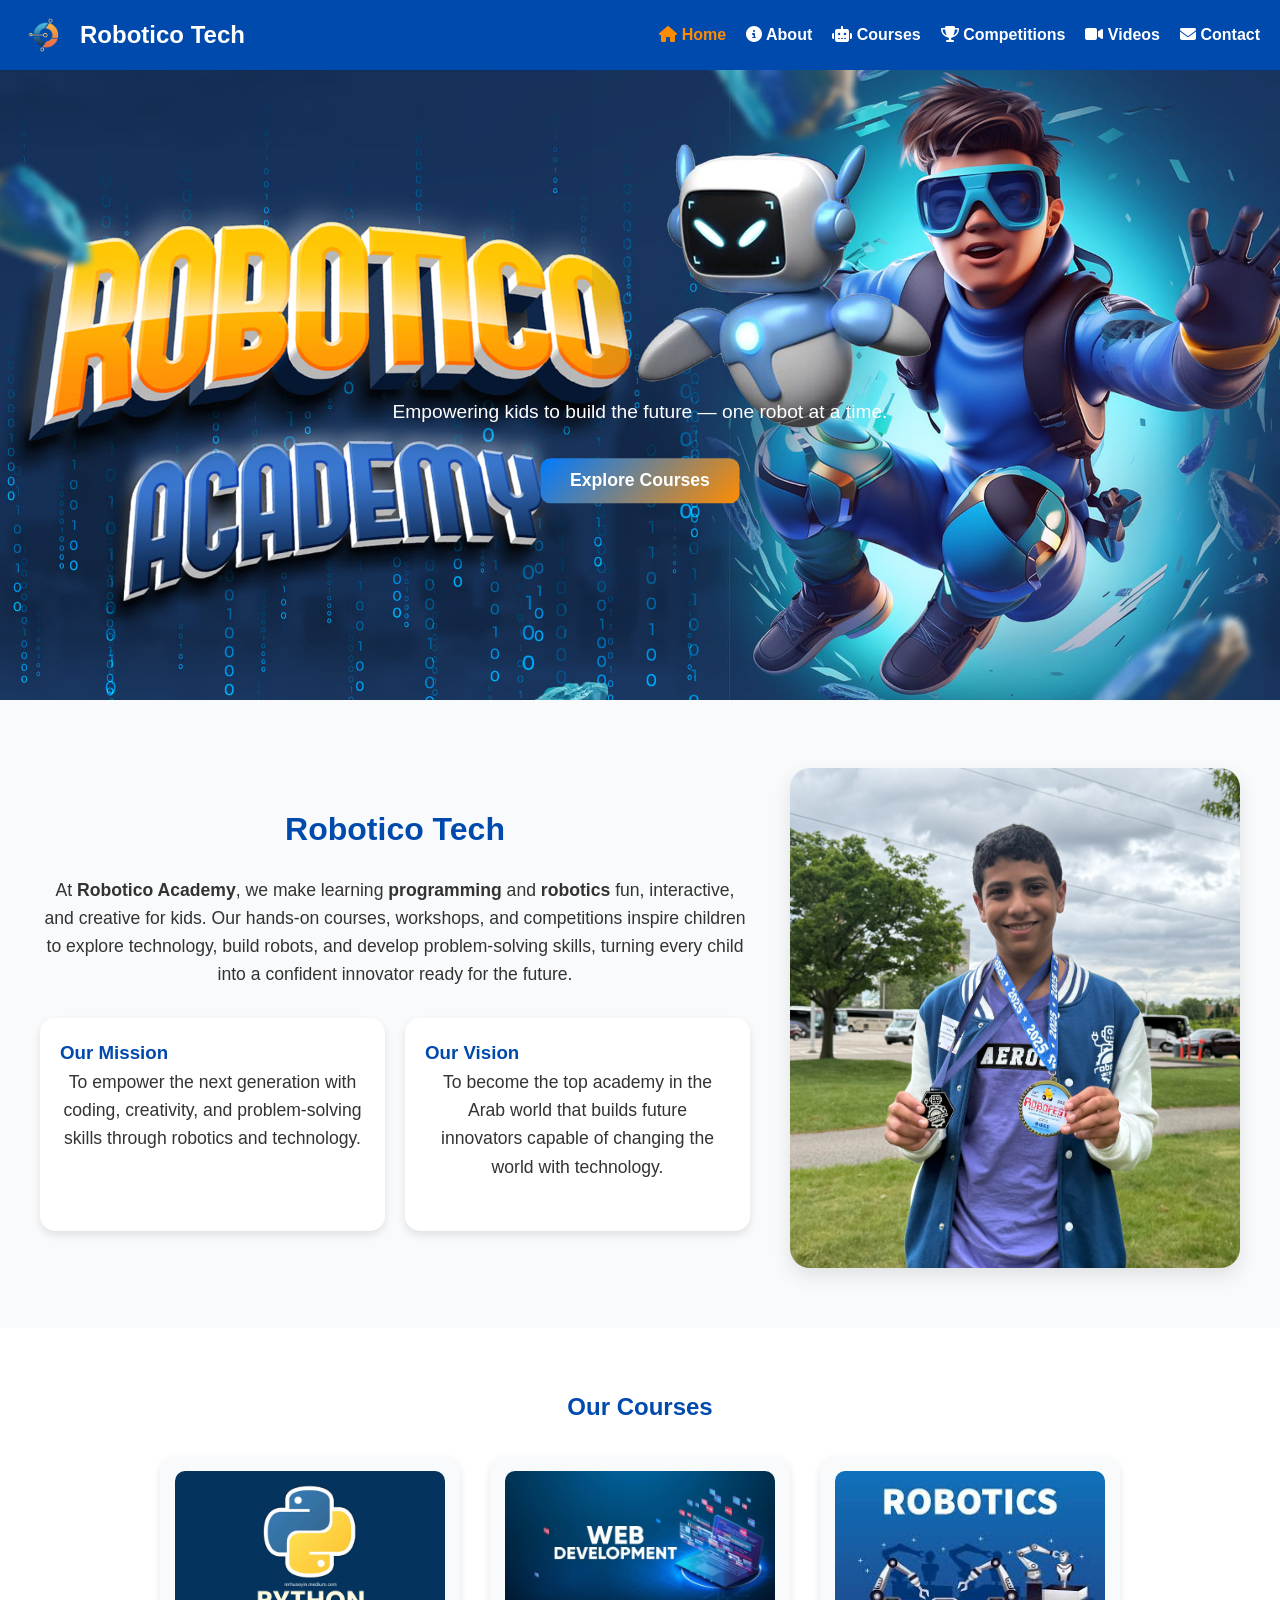
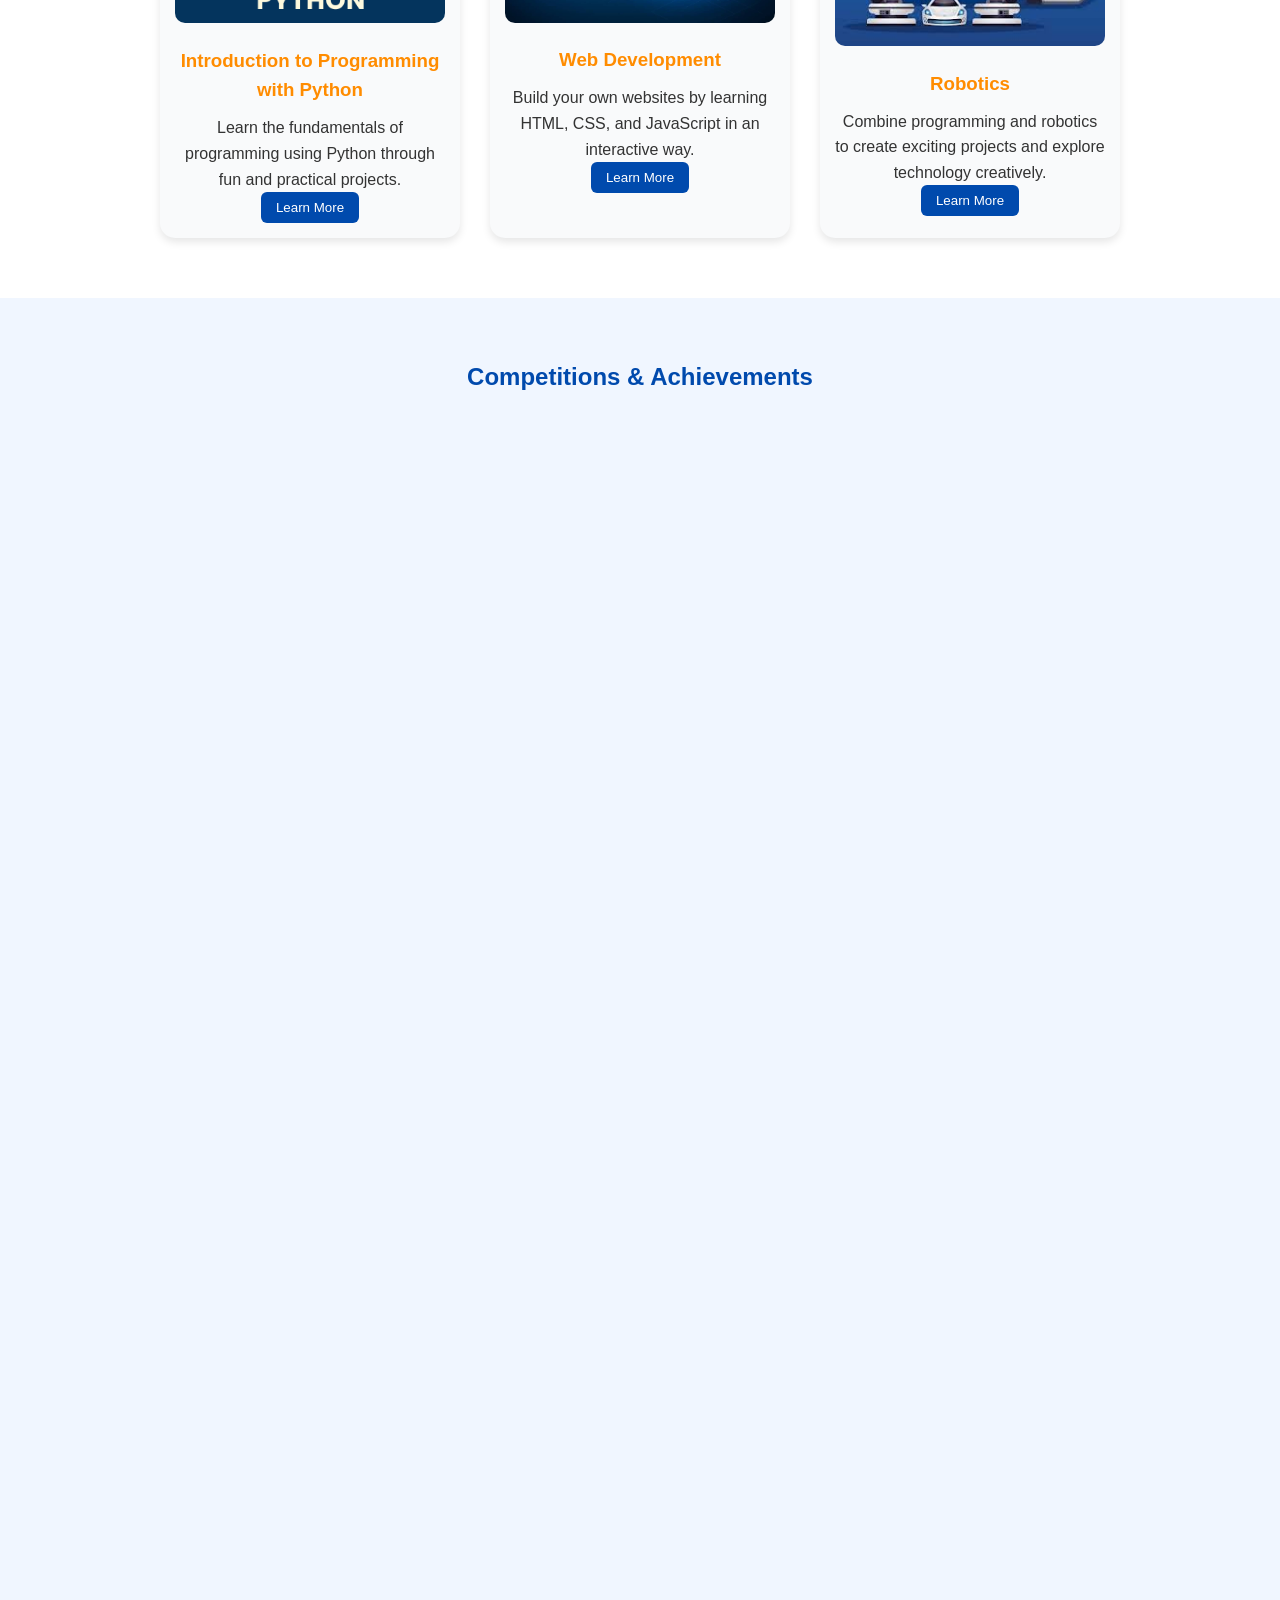
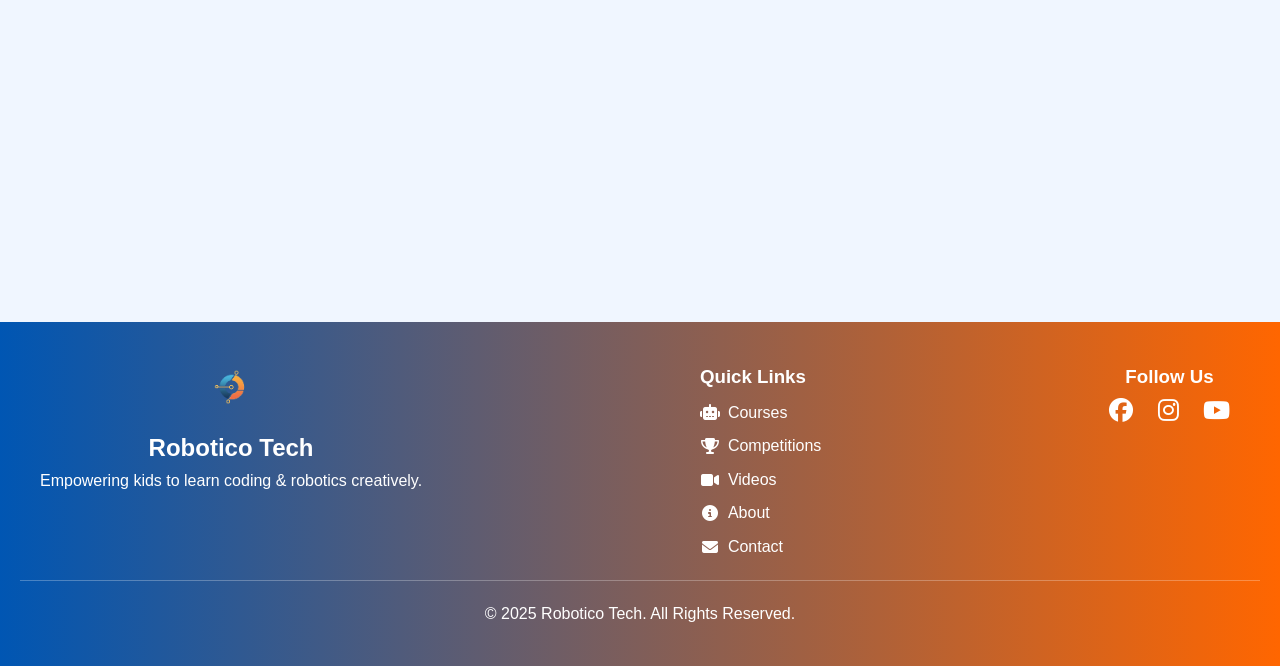
==== index.html @ 131b0218 "Update index.html" ====
<!DOCTYPE html>
<html lang="en">
<head>
  <meta charset="UTF-8" />
  <meta name="viewport" content="width=device-width, initial-scale=1.0" />
   <meta property="og:title" content="Robotico Tech">
<meta property="og:description" content="Our hands-on courses, workshops, and competitions inspire children to explore technology, build robots, and develop problem-solving skills.">
<meta property="og:image" content="https://www.roboticotech.com/images/logo3.png">
<meta property="og:url" content="https://www.roboticotech.com">
  <title>Robotico Tech</title>
  <link rel="stylesheet" href="https://cdnjs.cloudflare.com/ajax/libs/font-awesome/6.5.0/css/all.min.css" />
   <link rel="icon" type="image/png" href="images/logo3.png">
  <link rel="stylesheet" href="style.css" />
</head>
<body>

  <!-- 🔵 Navbar -->
  <header class="navbar">
    <div class="logo-area">
      <img src="images/logo3.png" alt="Robotico Logo" class="logo" />
      <a href="index.html" class="site-name">Robotico Tech</a>
    </div>
 
    <!-- القائمة المتجاوبة -->
    <div class="menu-toggle" id="menu-toggle">
      <i class="fas fa-bars"></i>
    </div>

    <nav id="nav-menu">
      <ul>
        <li><a href="index.html"  class="active"><i class="fas fa-home"></i><strong> Home</strong></a></li>
        <li><a href="aboutus.html"><i class="fas fa-info-circle"></i><strong> About</strong></a></li>
        <li><a href="courses.html"><i class="fas fa-robot"></i><strong> Courses</strong></a></li>
        <li><a href="competitions.html"><i class="fas fa-trophy"></i><strong> Competitions</strong></a></li>
        <li><a href="videos.html"><i class="fas fa-video"></i><strong> Videos</strong></a></li>
        <li><a href="contact.html"><i class="fas fa-envelope"></i><strong> Contact</strong></a></li>
      </ul>
    </nav>

  
  </header>

  <!-- 🧡 Hero Section -->
  <section class="hero">
    <img src="images/cover.jpg" alt="Robotico Academy cover" class="cover" />
    <div class="hero-text">
     <br>
     <br>
     <br>
     <br>
     <br>
     <br>
      <p>Empowering kids to build the future — one robot at a time.</p>
    <div style="text-align:center; margin:30px 0;">
  <button class="explore-btn" onclick="location.href='courses.html'">
    <strong>Explore Courses</strong>
  </button>
</div>

    </div>
  </section>

  <!-- 💬 About Section -->
  <section id="about" class="about">
    <div class="about-text">
      <h2>Robotico Tech</h2>
      <p>
        At <b>Robotico Academy</b>, we make learning <b>programming</b> and <b>robotics</b> fun, interactive, and creative for kids.
        Our hands-on courses, workshops, and competitions inspire children to explore technology, build robots, and develop problem-solving skills,
        turning every child into a confident innovator ready for the future.
      </p>
      <div class="about-cards">
        <div class="card mission">
          <h3>Our Mission</h3>
          <p>To empower the next generation with coding, creativity, and problem-solving skills through robotics and technology.</p>
        </div>
        <div class="card vision">
          <h3>Our Vision</h3>
          <p>To become the top academy in the Arab world that builds future innovators capable of changing the world with technology.</p>
        </div>
      </div>
    </div>

    <!-- السلايدر -->
    <div class="about-slider">
      <img src="images/adam.jpg" alt="Robotico Academy" class="slide active" />
      <img src="images/kids_coding2.jpg" alt="Robotico Academy" class="slide" />
      <img src="images/kids_coding3.JPG" alt="Robotico Academy" class="slide" />
    </div>
  </section>

  <!-- 🎓 Courses Section -->
  <section id="courses" class="courses">
    <h2>Our Courses</h2>
    <div class="course-list">
      <article class="course-card">
        <img src="images/course1.jpg" alt="Introduction to Coding with Scratch" />
        <h3>Introduction to Programming with Python</h3>
        <p>Learn the fundamentals of programming using Python through fun and practical projects.</p>
        <button>Learn More</button>
      </article>

      <article class="course-card">
        <img src="images/course2.png" alt="Robotics with LEGO Spike Prime" />
        <h3>Web Development</h3>
        <p>Build your own websites by learning HTML, CSS, and JavaScript in an interactive way.</p>
        <button>Learn More</button>
      </article>

      <article class="course-card">
        <img src="images/course3.jpg" alt="AI for Kids – Smart Projects" />
        <h3>Robotics</h3>
        <p>Combine programming and robotics to create exciting projects and explore technology creatively.</p>
        <button>Learn More</button>
      </article>
    </div>
  </section>

  <!-- 🏆 Competitions Section -->
  <section id="competitions" class="competitions">
    <h2>Competitions & Achievements</h2>
    <div class="video-container">
<iframe 
    src="https://drive.google.com/file/d/1GWe9EOMfZ_XPJ-HDFiz6OtQZ-3z9eChR/preview" 
    width="640" 
    height="360" 
    allow="autoplay" 
    allowfullscreen
    frameborder="0">
</iframe>
    </div>
<div class="video-container">
<iframe 
    src="https://drive.google.com/file/d/1aEyuxkcT7U4cGyjVg9EgEkMl6XRvWHD0/preview" 
    width="640" 
    height="360" 
    allow="autoplay" 
    allowfullscreen
    frameborder="0">
</iframe>


    </div>
  </section>

  <!-- 📞 Footer -->
  <footer>
    <div class="footer-content">
      <div class="footer-logo">
        <img src="images/logo3.png" alt="Robotico Logo" />
        <h2>Robotico Tech</h2>
        <p>Empowering kids to learn coding & robotics creatively.</p>
      </div>

      <div class="footer-links">
        <h3>Quick Links</h3>
        <a href="courses.html"> <i class="fas fa-robot"></i>        Courses</a>
          <a href="competitions.html">  <i class="fas fa-trophy"></i>Competitions</a>
        <a href="videos.html"><i class="fas fa-video"></i>        Videos</a>
        <a href="aboutus.html"><i class="fas fa-info-circle"></i> About</a>
        <a href="contact.html"><i class="fas fa-envelope"></i>    Contact</a>
      </div>

      <div class="footer-social">
        <h3>Follow Us</h3>
        <a href="https://www.facebook.com/RoboticoAcademy" target="_blank"><i class="fab fa-facebook"></i></a>
        <a href="https://www.instagram.com/roboticoacademy?igsh=MW95OHR2ZHNnZTg5Mw==" target="_blank"><i class="fab fa-instagram"></i></a>
        <a href="https://www.youtube.com/@roboticoacademy9824" target="_blank"><i class="fab fa-youtube"></i></a>
      </div>
    </div>
    <hr />
    <p>© 2025 Robotico Tech. All Rights Reserved.</p>
  </footer>
<script type="application/ld+json"> { "@context": "https://schema.org", "@type": "Organization", "name": "Robotico Tech", "url": "https://www.roboticotech.com", "logo": "https://www.roboticotech.com/images/logo3.png" } </script>
  <script src="script.js"></script>
</body>
</html>
---- style.css ----
/* ================== RESET ================== */
* {
  margin: 0;
  padding: 0;
  box-sizing: border-box;
  font-family: "Poppins", sans-serif;
}
html, body {
  overflow-x: hidden; /* يمنع أي overflow أفقي */
  width: 100%;
}

body {
  background-color: #f9fafb;
  color: #333;
  line-height: 1.6;
  text-align: center; /* يجعل كل النصوص مركزيه بشكل عام */
 
}

/* ================== NAVBAR ================== */
.navbar {
  display: flex;
  justify-content: space-between;
  align-items: center;
  padding: 10px 20px;
  background-color: #004aad;
  color: white;
  position: sticky;
  top: 0;
  z-index: 1000;
}

.logo-area {
  display: flex;
  align-items: center;
  gap: 10px;
  text-decoration: none; 
}

.logo {
  height: 50px;
}

.site-name {
  font-size: 1.5em;
  font-weight: bold;
  color: white; 
  text-decoration: none; 
}

nav ul {
  list-style: none;
  display: flex;
  gap: 20px;
}

nav a {
  color: white;
  text-decoration: none;
  font-weight: 500;
  transition: color 0.3s;
}

nav a:hover, nav a.active {
  color: #ff8c00;
}

.menu-toggle {
  display: none;
  font-size: 1.8em;
  cursor: pointer;
  color: white;
}

/* ================== HERO ================== */
.hero {
  position: relative;
  text-align: center;
  color: white;
}

.hero .cover {
  width: 100%;
  height: 70vh;
  object-fit: cover;
 
}

.hero-text {
  position: absolute;
  top: 50%;
  left: 50%;
  transform: translate(-50%, -50%);
 
}

.hero-text h1 {
  font-size: 2.8em;
  margin-bottom: 15px;
  font-family: "shojumaru";
}

.hero-text p {
  font-size: 1.2em;
  margin-bottom: 20px;
}

.explore-btn {
  padding: 12px 30px;
  background: linear-gradient(135deg, #007BFF, #ff8c00); 
  color: white;
  font-size: 1.1em;
  font-weight: bold;
  border: none;
  border-radius: 10px;
  cursor: pointer;
  transition: transform 0.3s, box-shadow 0.3s;
}

.explore-btn:hover {
  transform: translateY(-5px);
  box-shadow: 0 10px 20px rgba(0,0,0,0.25);
}

/* ================== ABOUT ================== */
.about {
  display: flex;
  align-items: center;
  justify-content: space-around;
  padding: 60px 40px;
  gap: 40px;
  flex-wrap: wrap;
}

.about-text {
  flex: 1;
  min-width: 300px;
}

.about-text h2 {
  color: #004aad;
  font-size: 2em;
  margin-bottom: 20px;
}

.about-text p {
  font-size: 1.1em;
  margin-bottom: 30px;
}

.about-cards {
  display: flex;
  gap: 20px;
  flex-wrap: wrap;
  justify-content: center;
}

.about-cards .card {
  flex: 1;
  min-width: 230px;
  background: #fff;
  padding: 20px;
  border-radius: 15px;
  box-shadow: 0 4px 8px rgba(0, 0, 0, 0.1);
  
  /* إضافة لضبط اتجاه النص */
  display: flex;
  flex-direction: column;
  justify-content: flex-start; /* يضمن النص يظهر من فوق */
  align-items: flex-start;     /* يحافظ على محاذاة النص لليسار داخل الكارد */
}

.about-cards .mission h3 {
  color: #004aad;
  font-weight: bold;
}

.about-cards .vision h3 {
  color: #004aad;
}

/* السلايدر */
.about-slider {
  flex: 1;
  max-width: 450px;
  height: 500px; 
  border-radius: 20px;
  overflow: hidden;
  box-shadow: 0 8px 20px rgba(0, 0, 0, 0.1);
  position: relative;
}

.about-slider img {
  width: 100%;
  height: 100%; 
  object-fit: cover; 
  display: none;
}

.about-slider img.active {
  display: block;
}

/* ================== COURSES ================== */
.courses {
  text-align: center;
  padding: 60px 20px;
  background-color: #fff;
}

.courses h2 {
  color: #004aad;
  margin-bottom: 30px;
}

.course-list {
  display: flex;
  justify-content: center;
  flex-wrap: wrap;
  gap: 30px;
}

.course-card {
  width: 300px;
  background-color: #f9fafb;
  border-radius: 15px;
  box-shadow: 0 4px 8px rgba(0, 0, 0, 0.1);
  padding: 15px;
  transition: 0.3s;
}

.course-card:hover {
  transform: scale(1.05);
}

.course-card img {
  width: 100%;
  border-radius: 10px;
}

.course-card h3 {
  margin: 15px 0 10px;
  color: #ff8c00;
}

.course-card button {
  background-color: #004aad;
  color: white;
  border: none;
  padding: 8px 15px;
  border-radius: 6px;
  cursor: pointer;
  transition: 0.3s;
}

.course-card button:hover {
  background-color: #003a87;
}

/* ================== COMPETITIONS ================== */
.competitions {
  text-align: center;
  padding: 60px 20px;
  background-color: #f0f6ff;
}

.competitions h2 {
  color: #004aad;
  margin-bottom: 30px;
}

.videos {
  display: flex;
  justify-content: center;
  flex-wrap: wrap;
  gap: 10px;         /* قلل الهامش عشان ميعملش overflow */
  padding: 0 10px;   /* padding بسيط جوه الحاوية */
  box-sizing: border-box; /* مهم */
}
.videos video {
  width: 100%;       
  max-width: 350px;  
  height: auto;       
  border-radius: 10px;
  box-shadow: 0 4px 8px rgba(0,0,0,0.2);
  display: block;    
}

.about, .about-cards, .hero {
  width: 100%;
  box-sizing: border-box;
}
.video-container {
  position: relative;
  width: 100%;
  max-width: 600px;
  margin: 20px auto;
  padding-top: 56.25%; /* نسبة 16:9 */
}

.video-container iframe {
  position: absolute;
  top: 0;
  left: 0;
  width: 100%;
  height: 100%;
  border-radius: 10px;
}
/* ================== FOOTER ================== */
footer {
  background: linear-gradient(90deg, #0056b3, #ff6600);
  color: white;
  padding: 40px 20px;
  text-align: center;
}

.footer-content {
  display: flex;
  flex-wrap: wrap;
  justify-content: space-between;
  align-items: flex-start;
  gap: 30px;
  max-width: 1200px;
  margin: auto;
}

.footer-logo img {
  height: 50px;
  margin-bottom: 10px;
}

.footer-logo h2 {
  font-size: 24px;
}

.footer-links {
  display: flex;
  flex-direction: column;
  align-items: flex-start;
  gap: 8px;
}

.footer-links a {
  display: flex;
  align-items: center;
  text-decoration: none;
  color: #fff;
  font-size: 16px;
  transition: color 0.3s;
}

.footer-links a i {
  margin-right: 8px;
  width: 20px;
  text-align: center;
}

.footer-links a:hover {
  color: #ffd9b3;
}

.footer-social a {
  color: white;
  font-size: 24px;
  margin: 0 10px;
  transition: 0.3s;
}

.footer-social a:hover {
  color: #ffd9b3;
}

footer hr {
  margin: 20px 0;
  border: none;
  border-top: 1px solid #ffffff44;
}

/* ================== RESPONSIVE ================== */
@media (max-width: 1024px) {
  .about-slider {
    max-width: 100%;
    height: 400px;
  }
}

@media (max-width: 900px) {
  .about-cards {
    flex-direction: column;
  }
  .course-list {
    justify-content: center;
  }
}

@media (max-width: 768px) {
  .menu-toggle {
    display: block;
  }

  nav ul {
    display: none;
    flex-direction: column;
    background-color: #004aad;
    position: absolute;
    top: 70px;
    right: 0;
    width: 100%;
    text-align: center;
    padding: 20px 0;
    gap: 20px;
  }

  nav ul.show {
    display: flex;
  }

  .about {
    flex-direction: column;
    padding: 40px 20px;
  }

  .videos video {
    width: 100%;
  }

  .course-list {
    flex-direction: column;
    align-items: center;
  }

  .footer-content {
    flex-direction: column;
    align-items: center;
    text-align: center;
  }
}

@media (max-width: 600px) {
  .hero-text h1 {
    font-size: 2em;
  }
  .hero-text p {
    font-size: 1em;
  }

  .about-slider {
    height: 300px;
  }

  .course-card {
    width: 90%;
  }

  .videos {
    gap: 5px;        /* أقل هامش عشان يناسب الموبايل */
  }
  .videos video {
    max-width: 100%; /* يمتلئ الشاشة */
  }

}
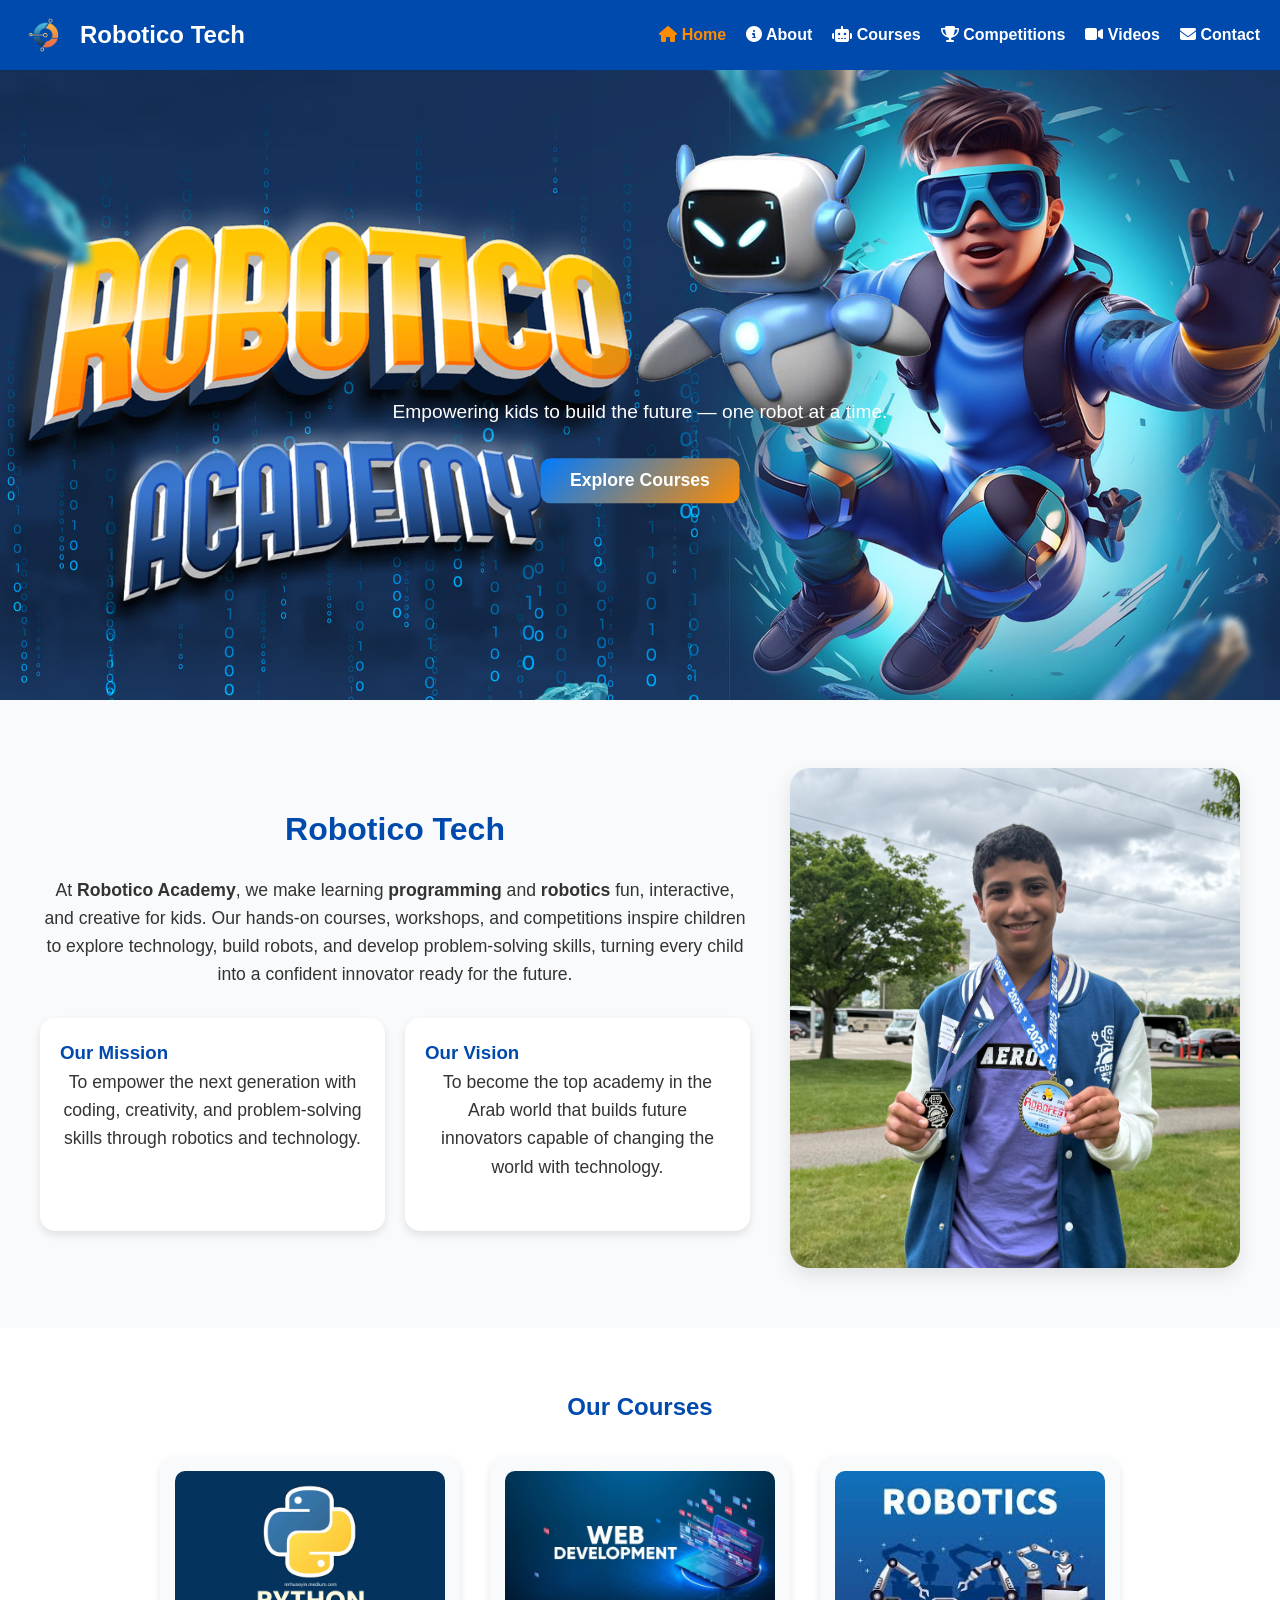
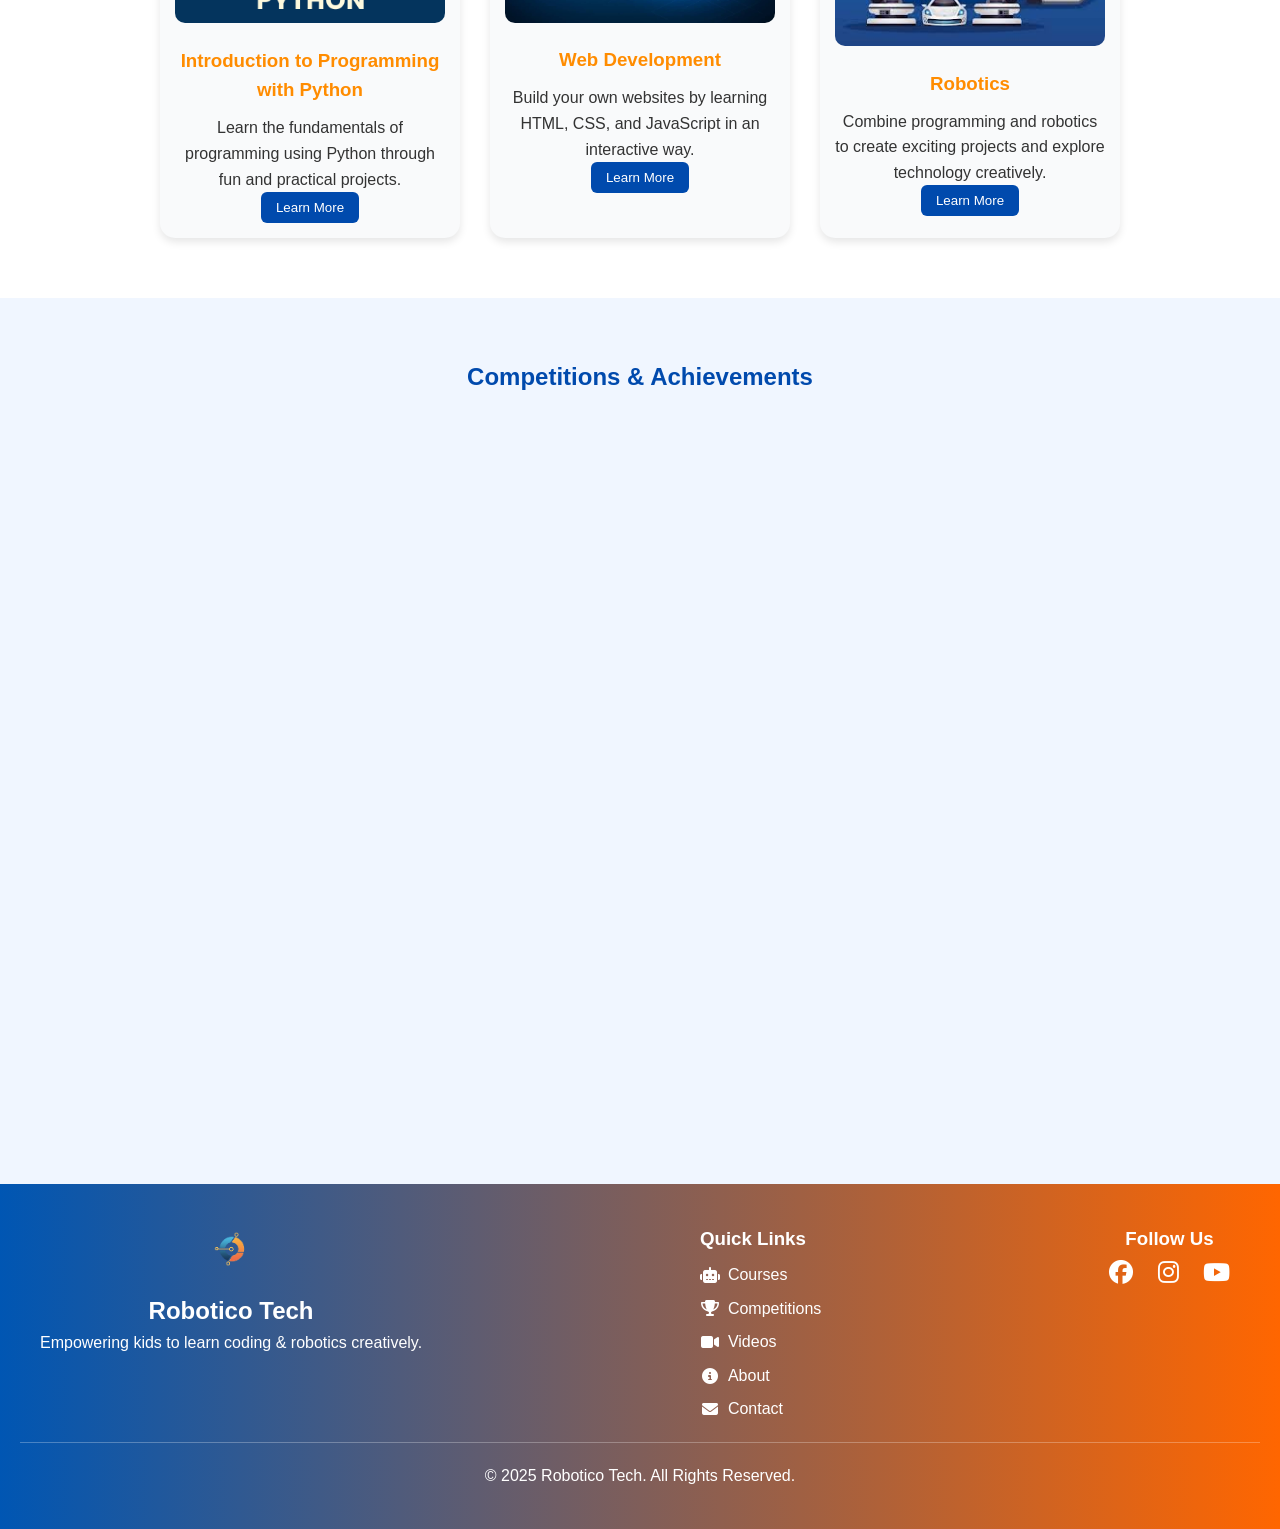
==== commit c6884f5e: "Add video container to competitions section" ====
--- a/index.html
+++ b/index.html
@@ -119,6 +119,7 @@
   <!-- 🏆 Competitions Section -->
   <section id="competitions" class="competitions">
     <h2>Competitions & Achievements</h2>
+    <div class="videos-wrapper">
     <div class="video-container">
 <iframe 
     src="https://drive.google.com/file/d/1GWe9EOMfZ_XPJ-HDFiz6OtQZ-3z9eChR/preview" 
@@ -140,6 +141,7 @@
 </iframe>
 
 
+    </div>
     </div>
   </section>
 
--- a/style.css
+++ b/style.css
@@ -291,12 +291,18 @@
   width: 100%;
   box-sizing: border-box;
 }
+.videos-wrapper {
+  display: flex;
+  justify-content: center;
+  flex-wrap: wrap;
+  gap: 20px;
+}
+
 .video-container {
   position: relative;
   width: 100%;
-  max-width: 600px;
-  margin: 20px auto;
-  padding-top: 56.25%; /* نسبة 16:9 */
+  max-width: 400px; /* 👈 ده أهم سطر */
+  padding-top: 56.25%;
 }
 
 .video-container iframe {
@@ -305,7 +311,6 @@
   left: 0;
   width: 100%;
   height: 100%;
-  border-radius: 10px;
 }
 /* ================== FOOTER ================== */
 footer {
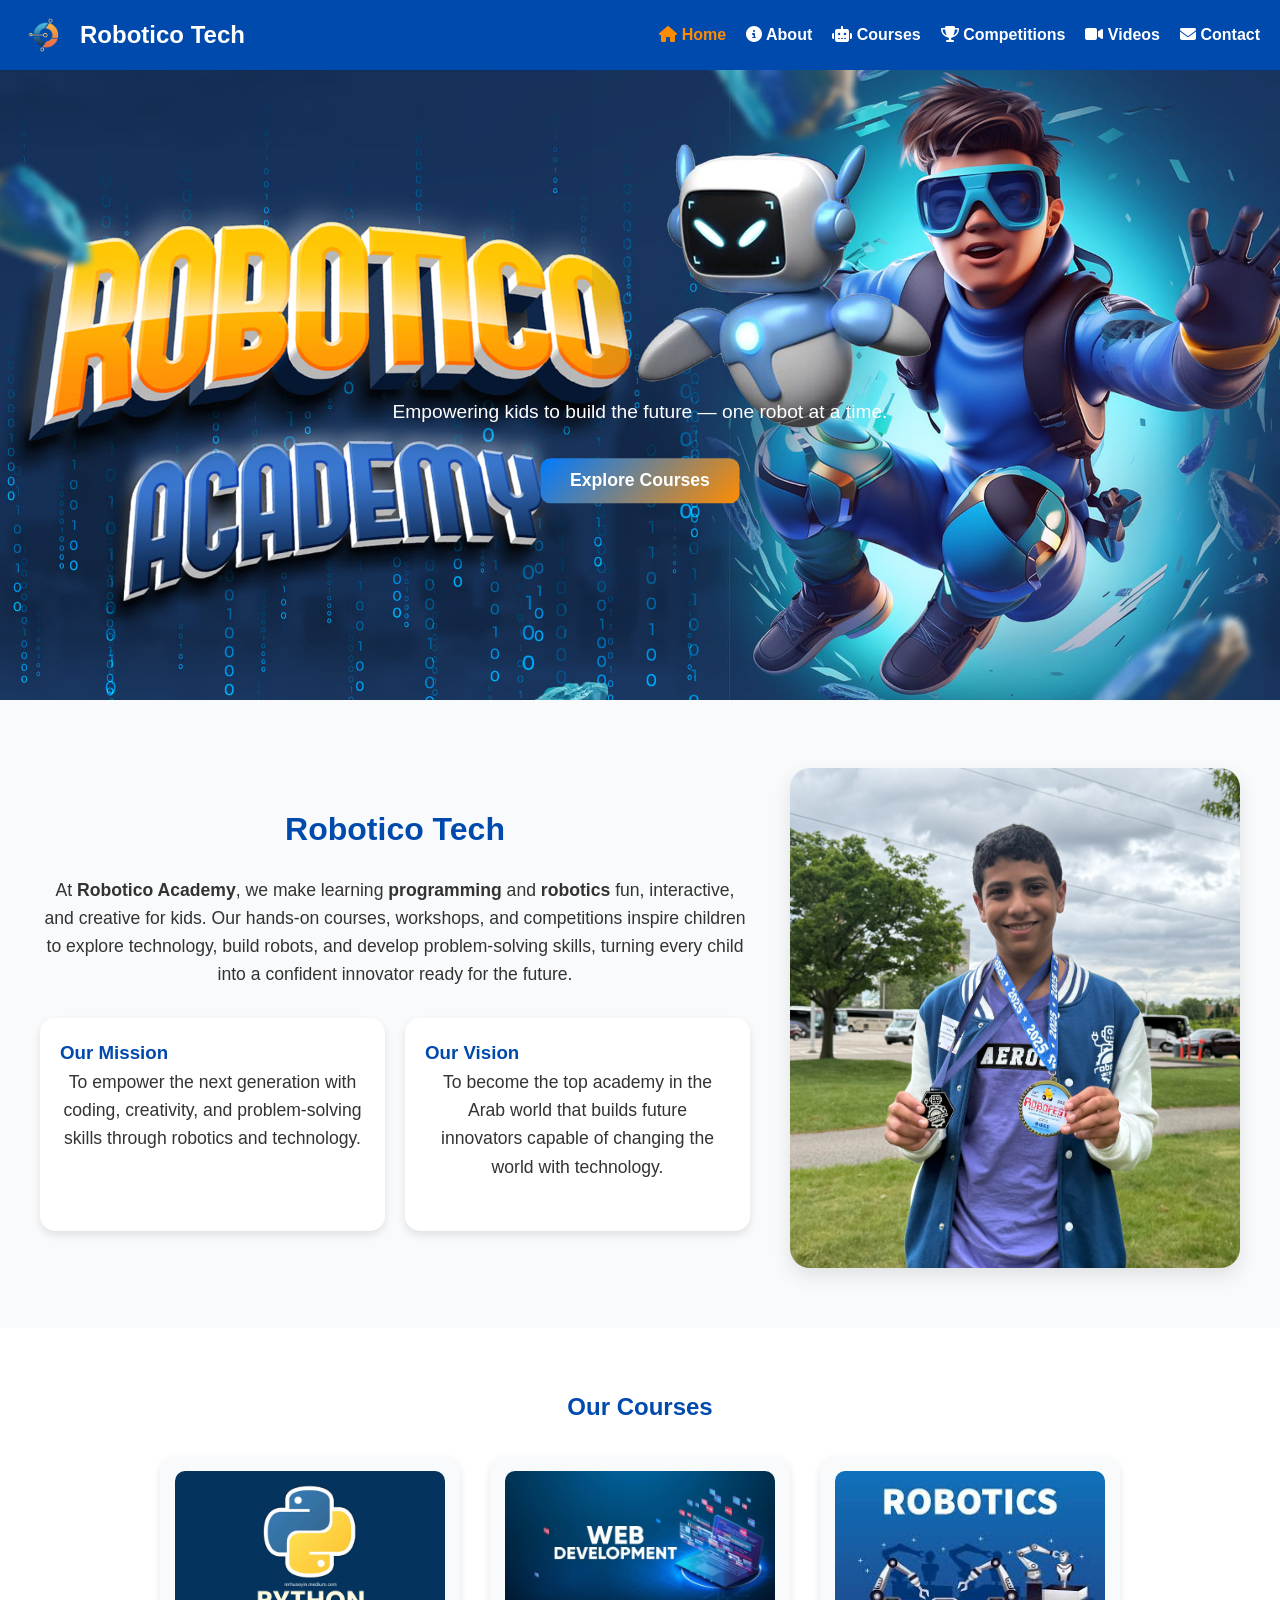
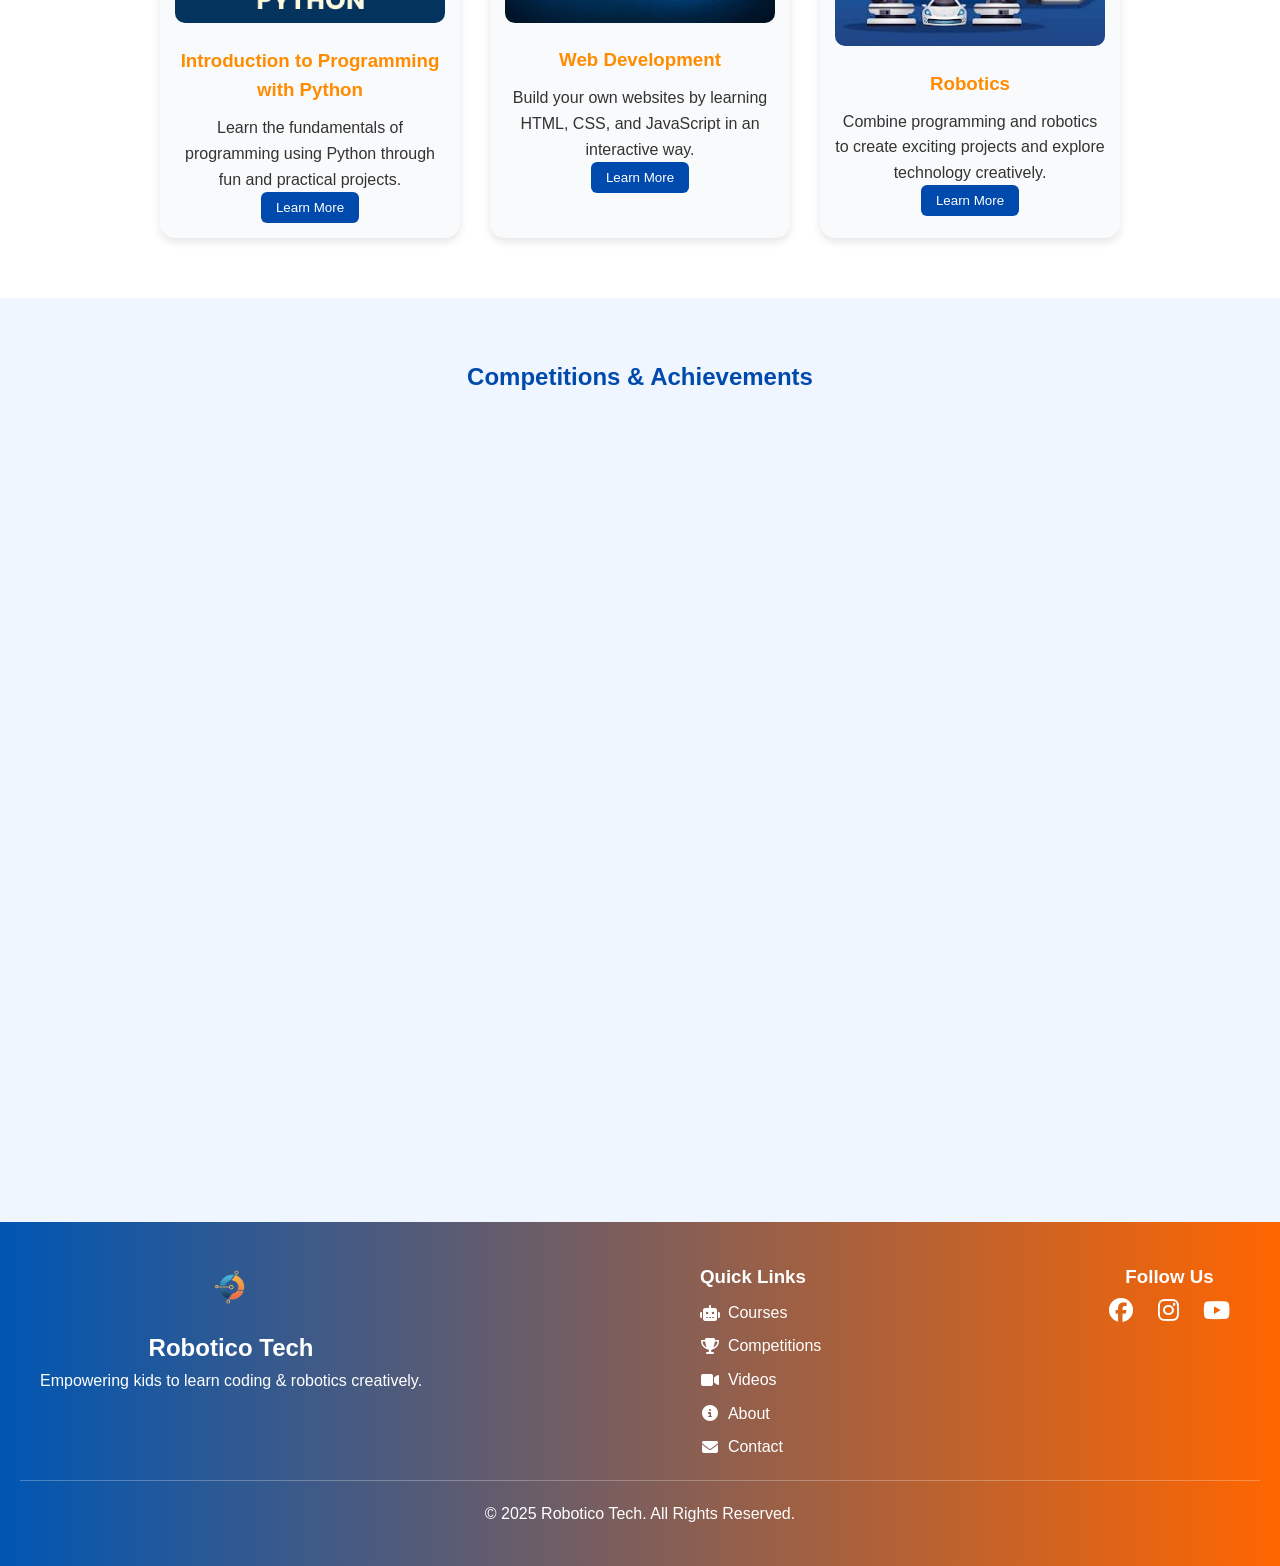
==== commit 2d893349: "Refactor competitions section by removing divs Removed unnecessary div wrappers around video iframes" ====
--- a/index.html
+++ b/index.html
@@ -119,8 +119,7 @@
   <!-- 🏆 Competitions Section -->
   <section id="competitions" class="competitions">
     <h2>Competitions & Achievements</h2>
-    <div class="videos-wrapper">
-    <div class="video-container">
+   
 <iframe 
     src="https://drive.google.com/file/d/1GWe9EOMfZ_XPJ-HDFiz6OtQZ-3z9eChR/preview" 
     width="640" 
@@ -129,8 +128,8 @@
     allowfullscreen
     frameborder="0">
 </iframe>
-    </div>
-<div class="video-container">
+    
+
 <iframe 
     src="https://drive.google.com/file/d/1aEyuxkcT7U4cGyjVg9EgEkMl6XRvWHD0/preview" 
     width="640" 
@@ -141,8 +140,8 @@
 </iframe>
 
 
-    </div>
-    </div>
+
+  
   </section>
 
   <!-- 📞 Footer -->
--- a/style.css
+++ b/style.css
@@ -291,27 +291,7 @@
   width: 100%;
   box-sizing: border-box;
 }
-.videos-wrapper {
-  display: flex;
-  justify-content: center;
-  flex-wrap: wrap;
-  gap: 20px;
-}
-
-.video-container {
-  position: relative;
-  width: 100%;
-  max-width: 400px; /* 👈 ده أهم سطر */
-  padding-top: 56.25%;
-}
-
-.video-container iframe {
-  position: absolute;
-  top: 0;
-  left: 0;
-  width: 100%;
-  height: 100%;
-}
+
 /* ================== FOOTER ================== */
 footer {
   background: linear-gradient(90deg, #0056b3, #ff6600);
@@ -388,6 +368,9 @@
     max-width: 100%;
     height: 400px;
   }
+   .videos video {
+    max-width: 100%; /* يمتلئ الشاشة */
+   }
 }
 
 @media (max-width: 900px) {
@@ -397,6 +380,9 @@
   .course-list {
     justify-content: center;
   }
+   .videos video {
+    max-width: 100%; /* يمتلئ الشاشة */
+  
 }
 
 @media (max-width: 768px) {
@@ -462,7 +448,7 @@
     gap: 5px;        /* أقل هامش عشان يناسب الموبايل */
   }
   .videos video {
-    max-width: 100%; /* يمتلئ الشاشة */
-  }
-
-}
+    max-width: 50%; /* يمتلئ الشاشة */
+  }
+
+}
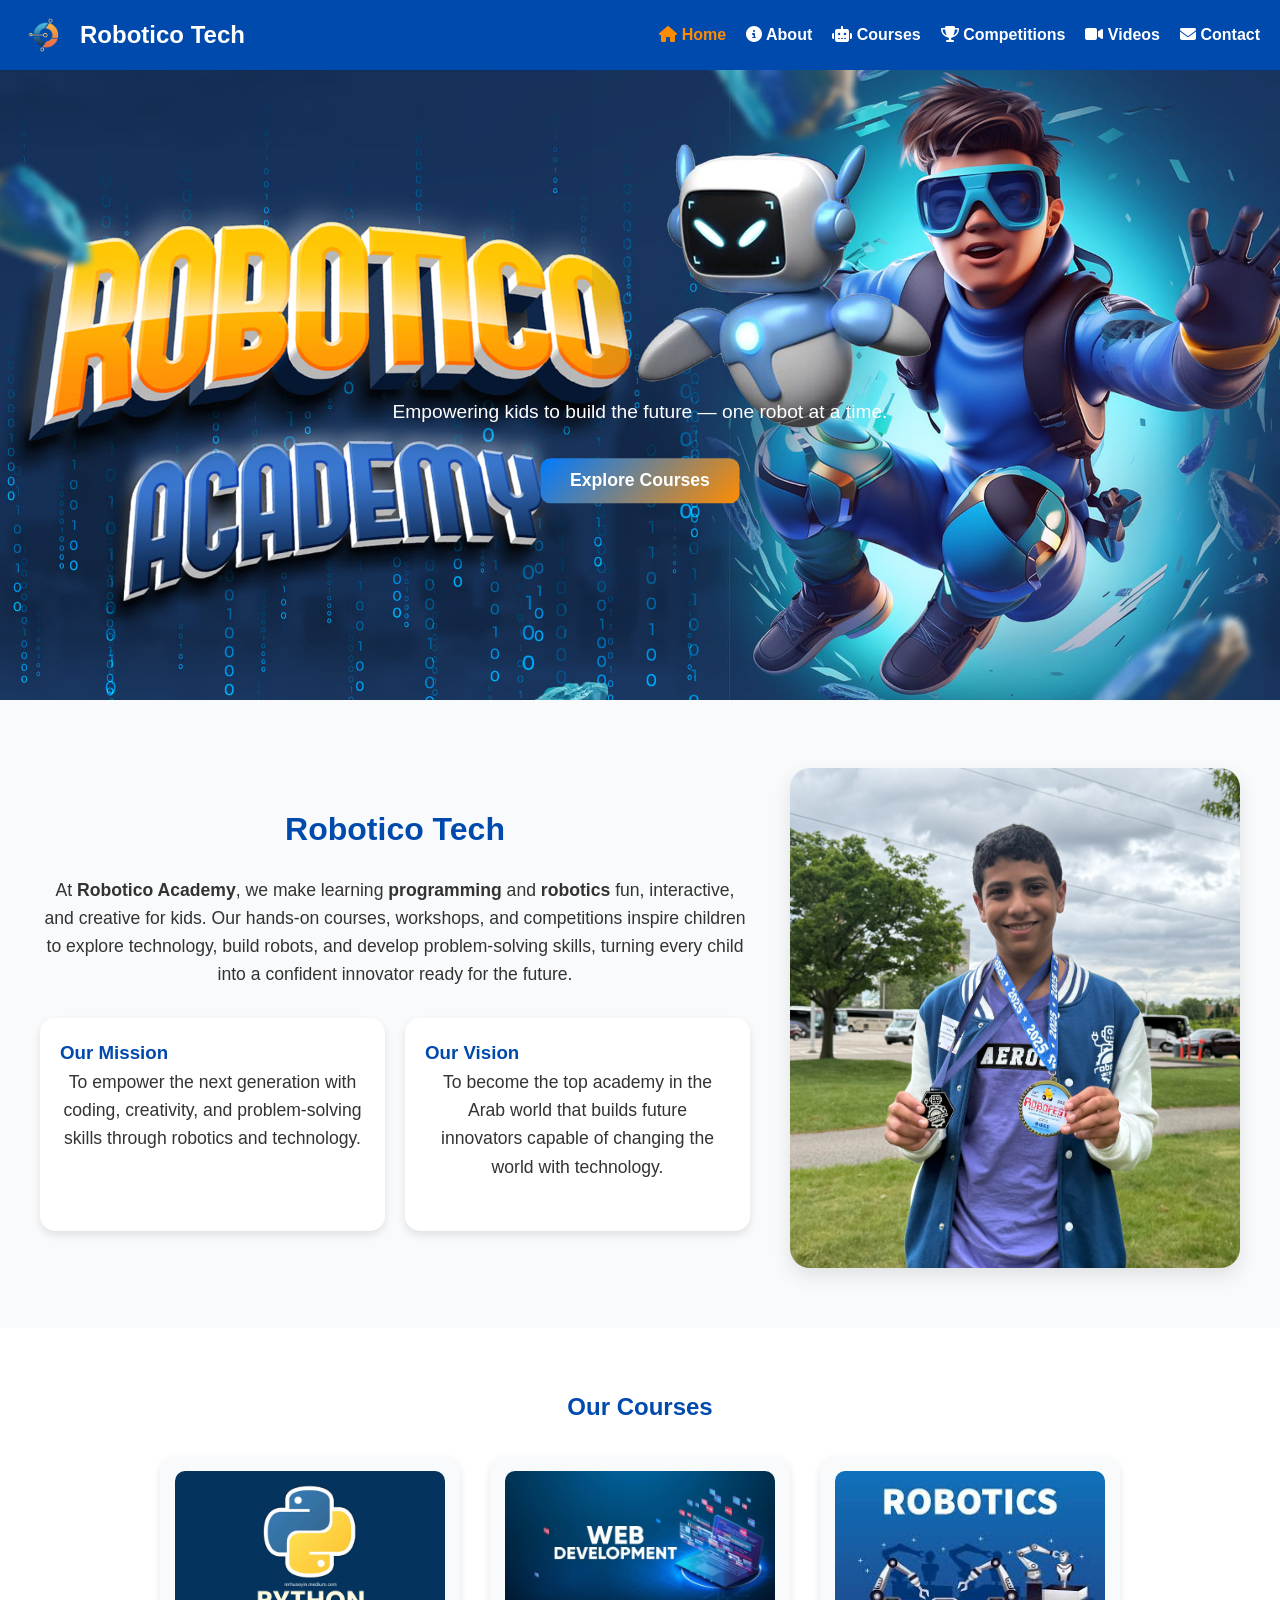
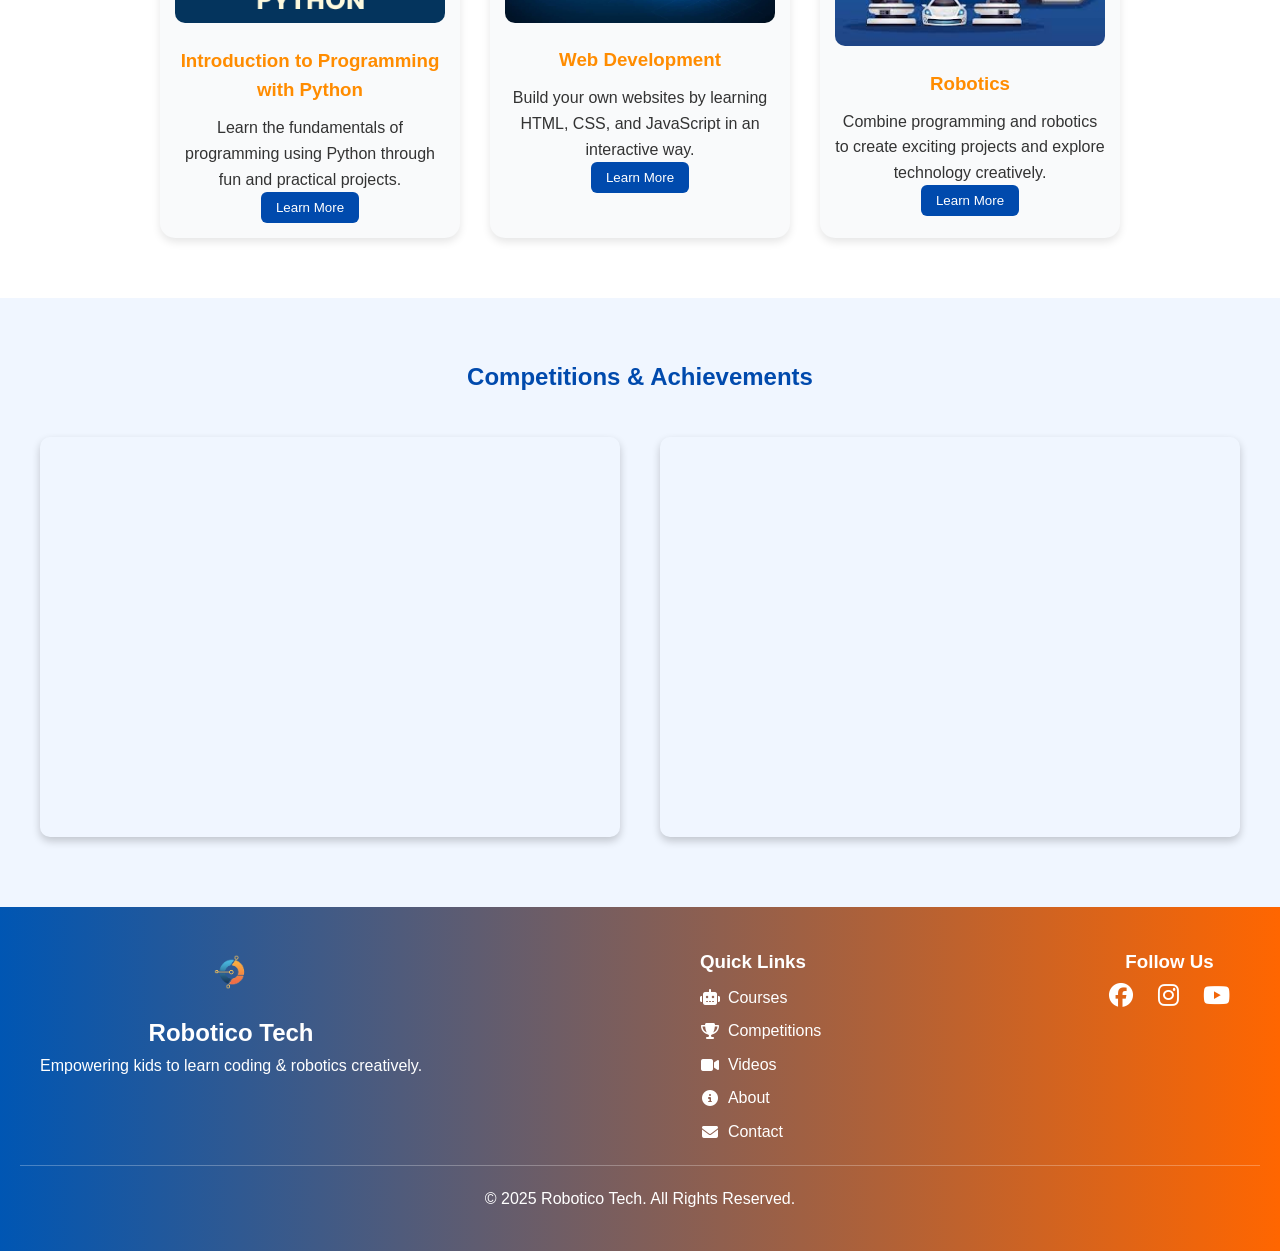
==== commit e328ac9e: "Update index.html" ====
--- a/index.html
+++ b/index.html
@@ -3,10 +3,6 @@
 <head>
   <meta charset="UTF-8" />
   <meta name="viewport" content="width=device-width, initial-scale=1.0" />
-   <meta property="og:title" content="Robotico Tech">
-<meta property="og:description" content="Our hands-on courses, workshops, and competitions inspire children to explore technology, build robots, and develop problem-solving skills.">
-<meta property="og:image" content="https://www.roboticotech.com/images/logo3.png">
-<meta property="og:url" content="https://www.roboticotech.com">
   <title>Robotico Tech</title>
   <link rel="stylesheet" href="https://cdnjs.cloudflare.com/ajax/libs/font-awesome/6.5.0/css/all.min.css" />
    <link rel="icon" type="image/png" href="images/logo3.png">
@@ -119,29 +115,27 @@
   <!-- 🏆 Competitions Section -->
   <section id="competitions" class="competitions">
     <h2>Competitions & Achievements</h2>
-   
+  <div class="videos">
+  <div class="video-wrapperi">
 <iframe 
+class="videos"
     src="https://drive.google.com/file/d/1GWe9EOMfZ_XPJ-HDFiz6OtQZ-3z9eChR/preview" 
-    width="640" 
-    height="360" 
     allow="autoplay" 
     allowfullscreen
     frameborder="0">
 </iframe>
-    
-
-<iframe 
+</div>
+<div class="video-wrappero">
+<iframe class="videos"
     src="https://drive.google.com/file/d/1aEyuxkcT7U4cGyjVg9EgEkMl6XRvWHD0/preview" 
-    width="640" 
-    height="360" 
     allow="autoplay" 
     allowfullscreen
     frameborder="0">
 </iframe>
+</div>
+</video>
 
-
-
-  
+    </div>
   </section>
 
   <!-- 📞 Footer -->
@@ -172,7 +166,7 @@
     <hr />
     <p>© 2025 Robotico Tech. All Rights Reserved.</p>
   </footer>
-<script type="application/ld+json"> { "@context": "https://schema.org", "@type": "Organization", "name": "Robotico Tech", "url": "https://www.roboticotech.com", "logo": "https://www.roboticotech.com/images/logo3.png" } </script>
+
   <script src="script.js"></script>
 </body>
 </html>
--- a/style.css
+++ b/style.css
@@ -361,30 +361,91 @@
   border: none;
   border-top: 1px solid #ffffff44;
 }
-
+.videos video {
+  width: 100%;
+  max-width: 400px; /* يخليه مايكبرش زيادة */
+  height: auto;
+  display: block;
+  margin: auto;
+}
 /* ================== RESPONSIVE ================== */
+/* ✅ شكل الفيديو الأساسي (ده أهم جزء) */
+/* wrapper للفيديوهات */
+.video-wrapperi {
+  flex: 1 1 350px; /* يسمح للفيديو بالتمدد والإنكماش مع الشاشه */
+  max-width: 600px; 
+  margin: 10px;
+  border-radius: 10px;
+  overflow: hidden;
+  box-shadow: 0 4px 8px rgba(0,0,0,0.2);
+height:400px;
+}
+
+/* iframe أو video داخل wrapper */
+.video-wrapperi iframe,
+.video-wrapperi video {
+  width: 100%;
+  height: 100%;
+ /* يحافظ على النسبة */
+  display: block;
+}
+.video-wrappero {
+  flex: 1 1 350px; /* يسمح للفيديو بالتمدد والإنكماش مع الشاشه */
+  max-width: 600px; 
+  margin: 10px;
+  border-radius: 10px;
+  overflow: hidden;
+  box-shadow: 0 4px 8px rgba(0,0,0,0.2);
+height:400px;
+}
+
+/* iframe أو video داخل wrapper */
+.video-wrappero iframe,
+.video-wrappero video {
+  width: 100%;
+  height: 100%;
+ /* يحافظ على النسبة */
+  display: block;
+}
+
+/* تعديل حاوية الفيديوهات */
+.videos {
+  display: flex;
+  flex-wrap: wrap;
+  justify-content: center; /* يحط الفيديوهات في النص */
+  gap: 20px;
+  padding: 0 10px;
+  box-sizing: border-box;
+}
+/* ================== RESPONSIVE ================== */
+
 @media (max-width: 1024px) {
   .about-slider {
     max-width: 100%;
-    height: 400px;
-  }
-   .videos video {
-    max-width: 100%; /* يمتلئ الشاشة */
-   }
-}
-
+    height: 200px;
+  }
+
+  .videos video {
+    max-width: 90%;
+  }
+}
+
+/* ❗ هنا كان الغلط (قفلة ناقصة) */
 @media (max-width: 900px) {
   .about-cards {
     flex-direction: column;
   }
+
   .course-list {
     justify-content: center;
   }
-   .videos video {
-    max-width: 100%; /* يمتلئ الشاشة */
-  
-}
-
+
+  .videos video {
+    max-width: 90%;
+  }
+}
+
+/* 📱 موبايل */
 @media (max-width: 768px) {
   .menu-toggle {
     display: block;
@@ -414,6 +475,7 @@
 
   .videos video {
     width: 100%;
+    max-width: 100%;
   }
 
   .course-list {
@@ -428,10 +490,12 @@
   }
 }
 
+/* 📱 موبايل صغير */
 @media (max-width: 600px) {
   .hero-text h1 {
     font-size: 2em;
   }
+
   .hero-text p {
     font-size: 1em;
   }
@@ -445,10 +509,12 @@
   }
 
   .videos {
-    gap: 5px;        /* أقل هامش عشان يناسب الموبايل */
-  }
+    gap: 5px;
+  }
+
   .videos video {
-    max-width: 50%; /* يمتلئ الشاشة */
-  }
-
-}
+    width: 100%;
+    max-width: 100%;
+    height: auto;
+  }
+}
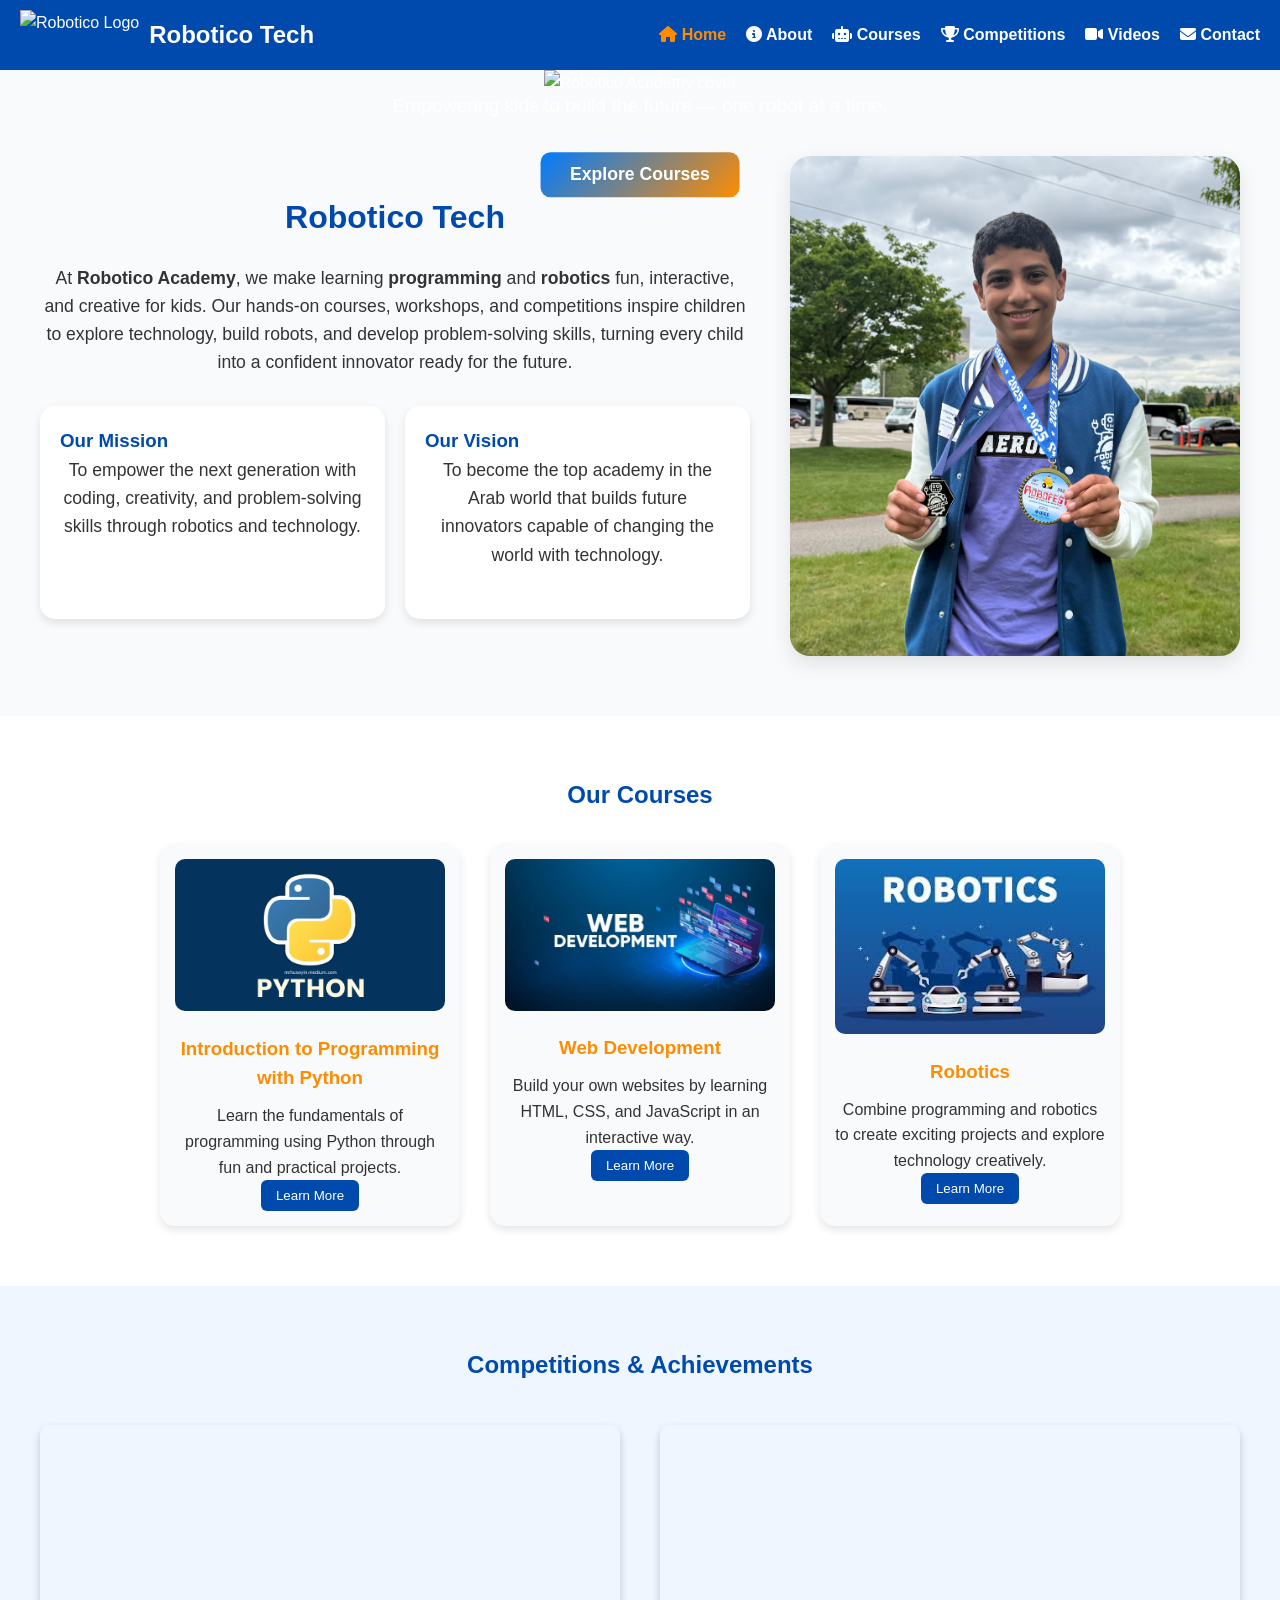
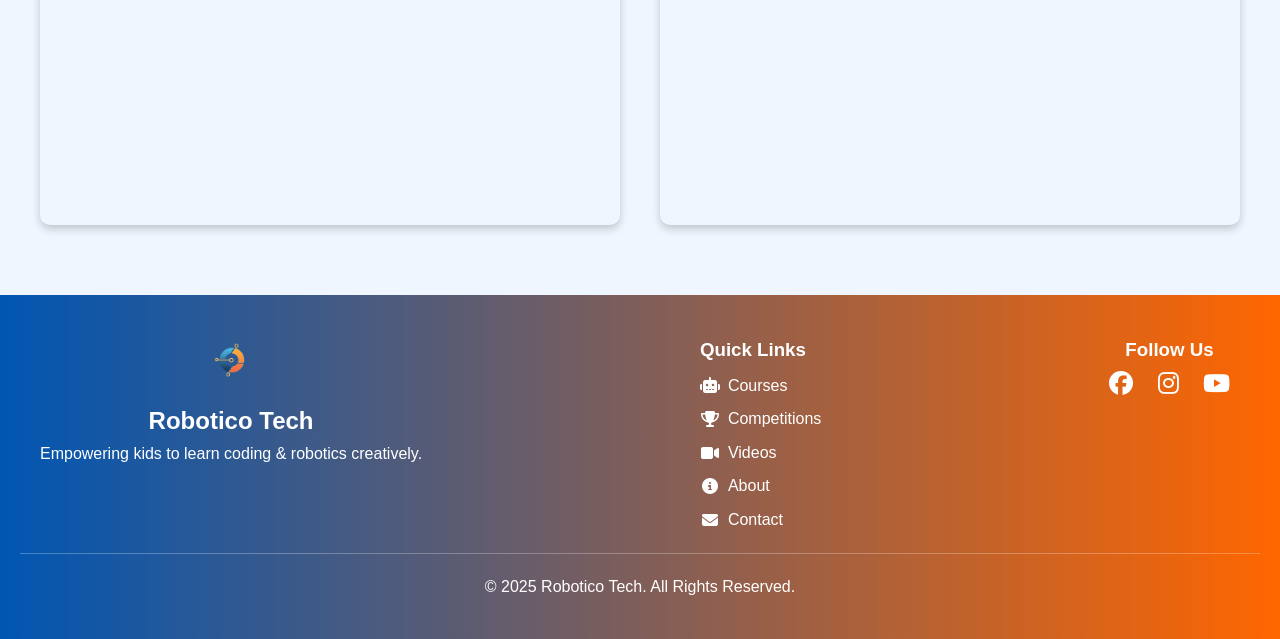
==== commit 5577caed: "Update index.html" ====
--- a/index.html
+++ b/index.html
@@ -13,7 +13,7 @@
   <!-- 🔵 Navbar -->
   <header class="navbar">
     <div class="logo-area">
-      <img src="images/logo3.png" alt="Robotico Logo" class="logo" />
+      <img src="images/cover.png" alt="Robotico Logo" class="logo" />
       <a href="index.html" class="site-name">Robotico Tech</a>
     </div>
  
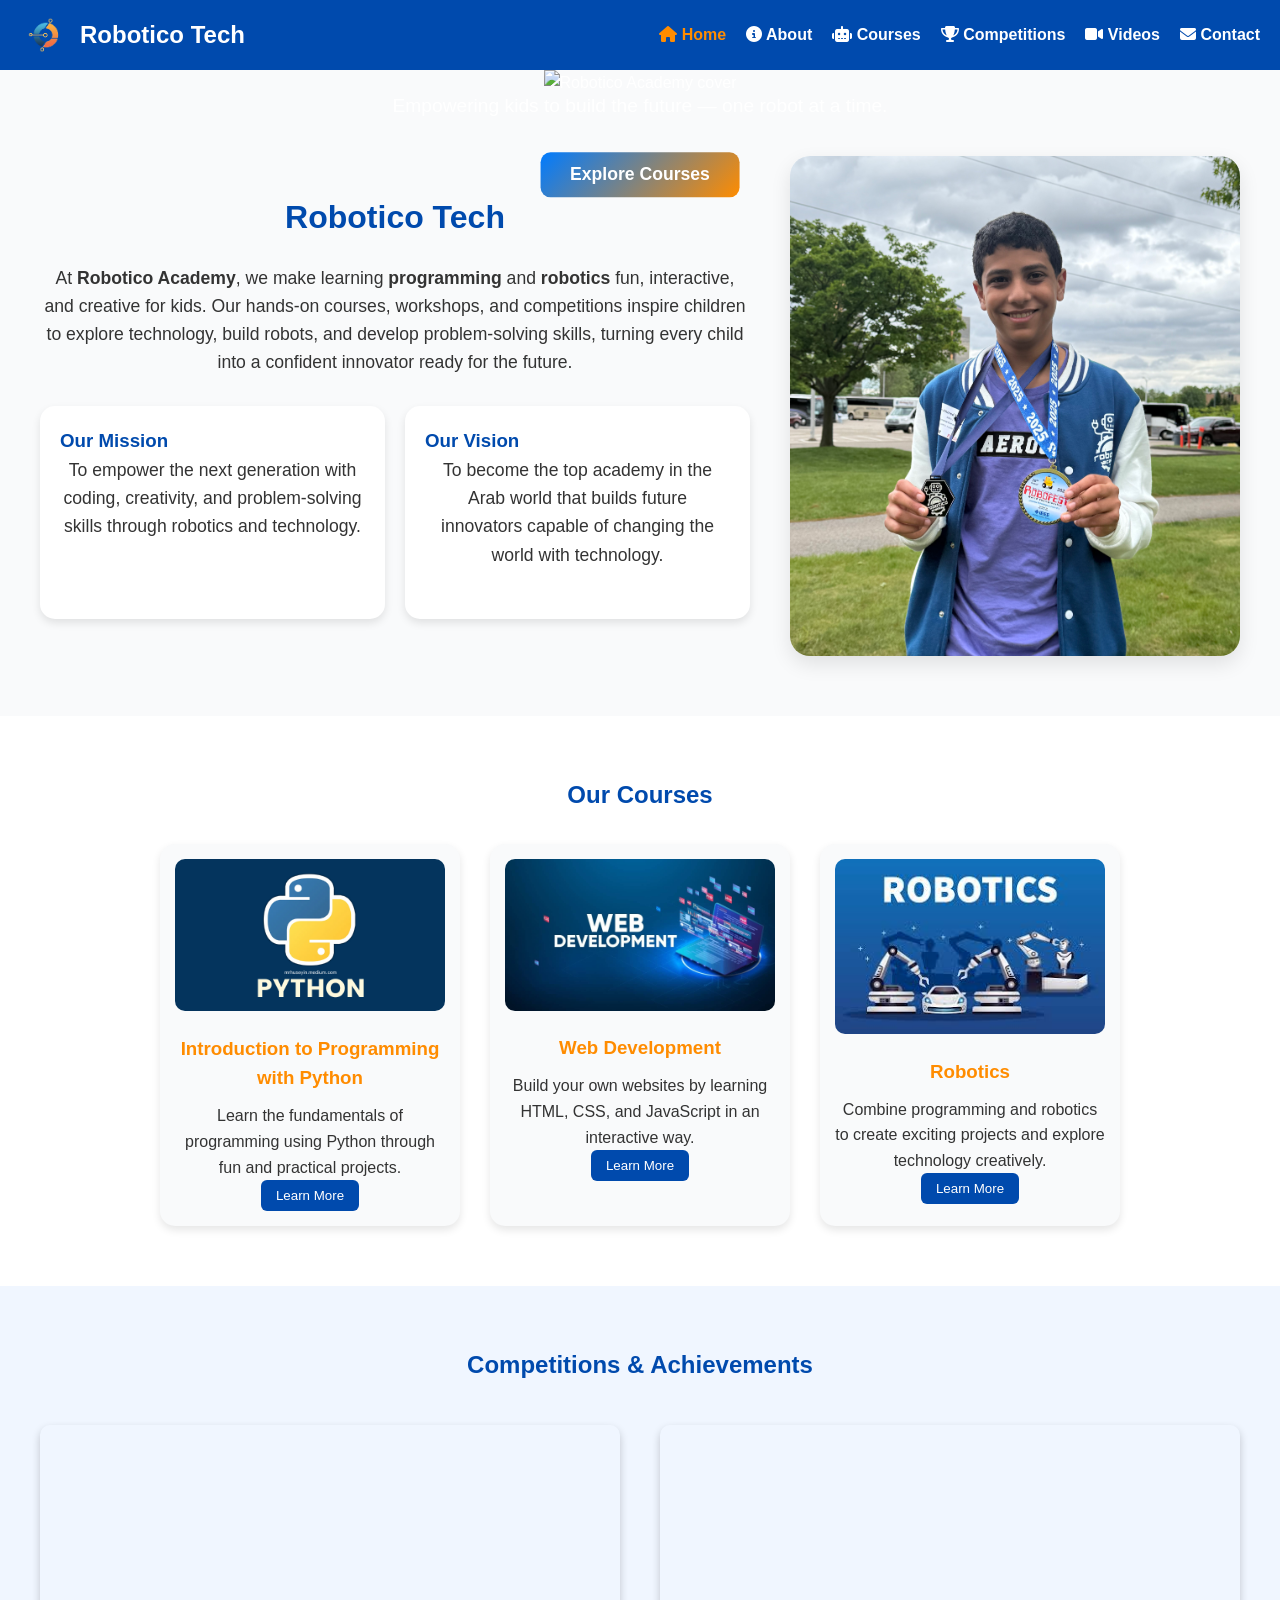
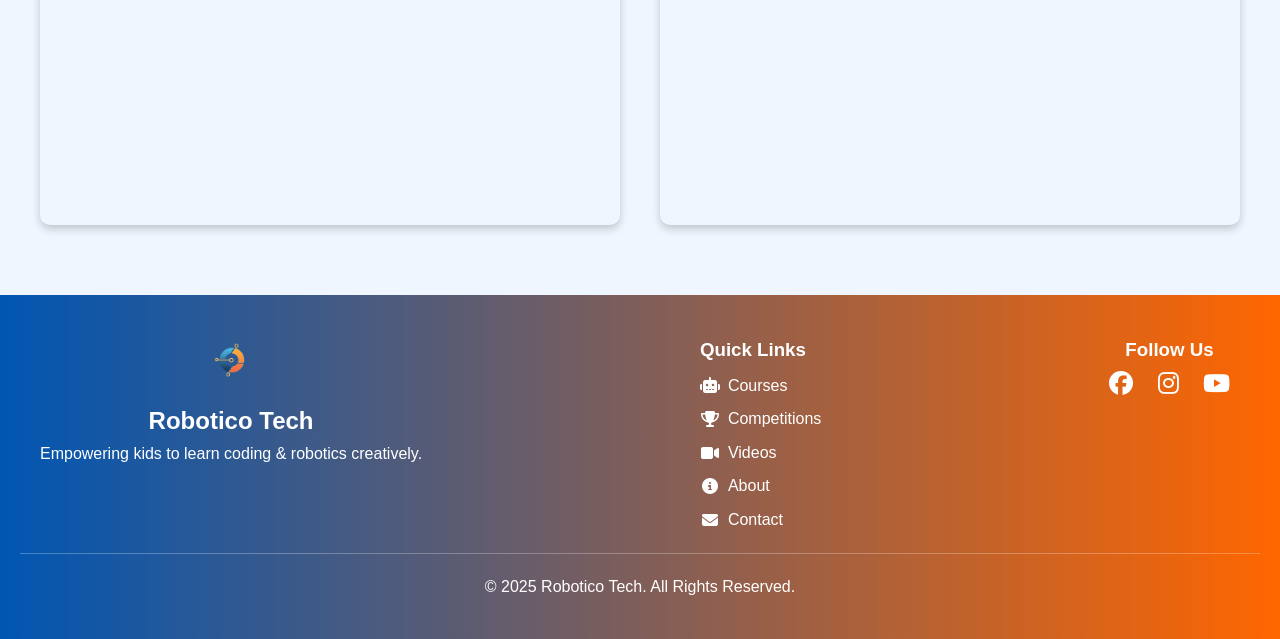
==== commit 87a64c50: "Update logo and cover image in index.html" ====
--- a/index.html
+++ b/index.html
@@ -13,7 +13,7 @@
   <!-- 🔵 Navbar -->
   <header class="navbar">
     <div class="logo-area">
-      <img src="images/cover.png" alt="Robotico Logo" class="logo" />
+      <img src="images/logo3.png" alt="Robotico Logo" class="logo" />
       <a href="index.html" class="site-name">Robotico Tech</a>
     </div>
  
@@ -38,7 +38,7 @@
 
   <!-- 🧡 Hero Section -->
   <section class="hero">
-    <img src="images/cover.jpg" alt="Robotico Academy cover" class="cover" />
+    <img src="images/cover.png" alt="Robotico Academy cover" class="cover" />
     <div class="hero-text">
      <br>
      <br>
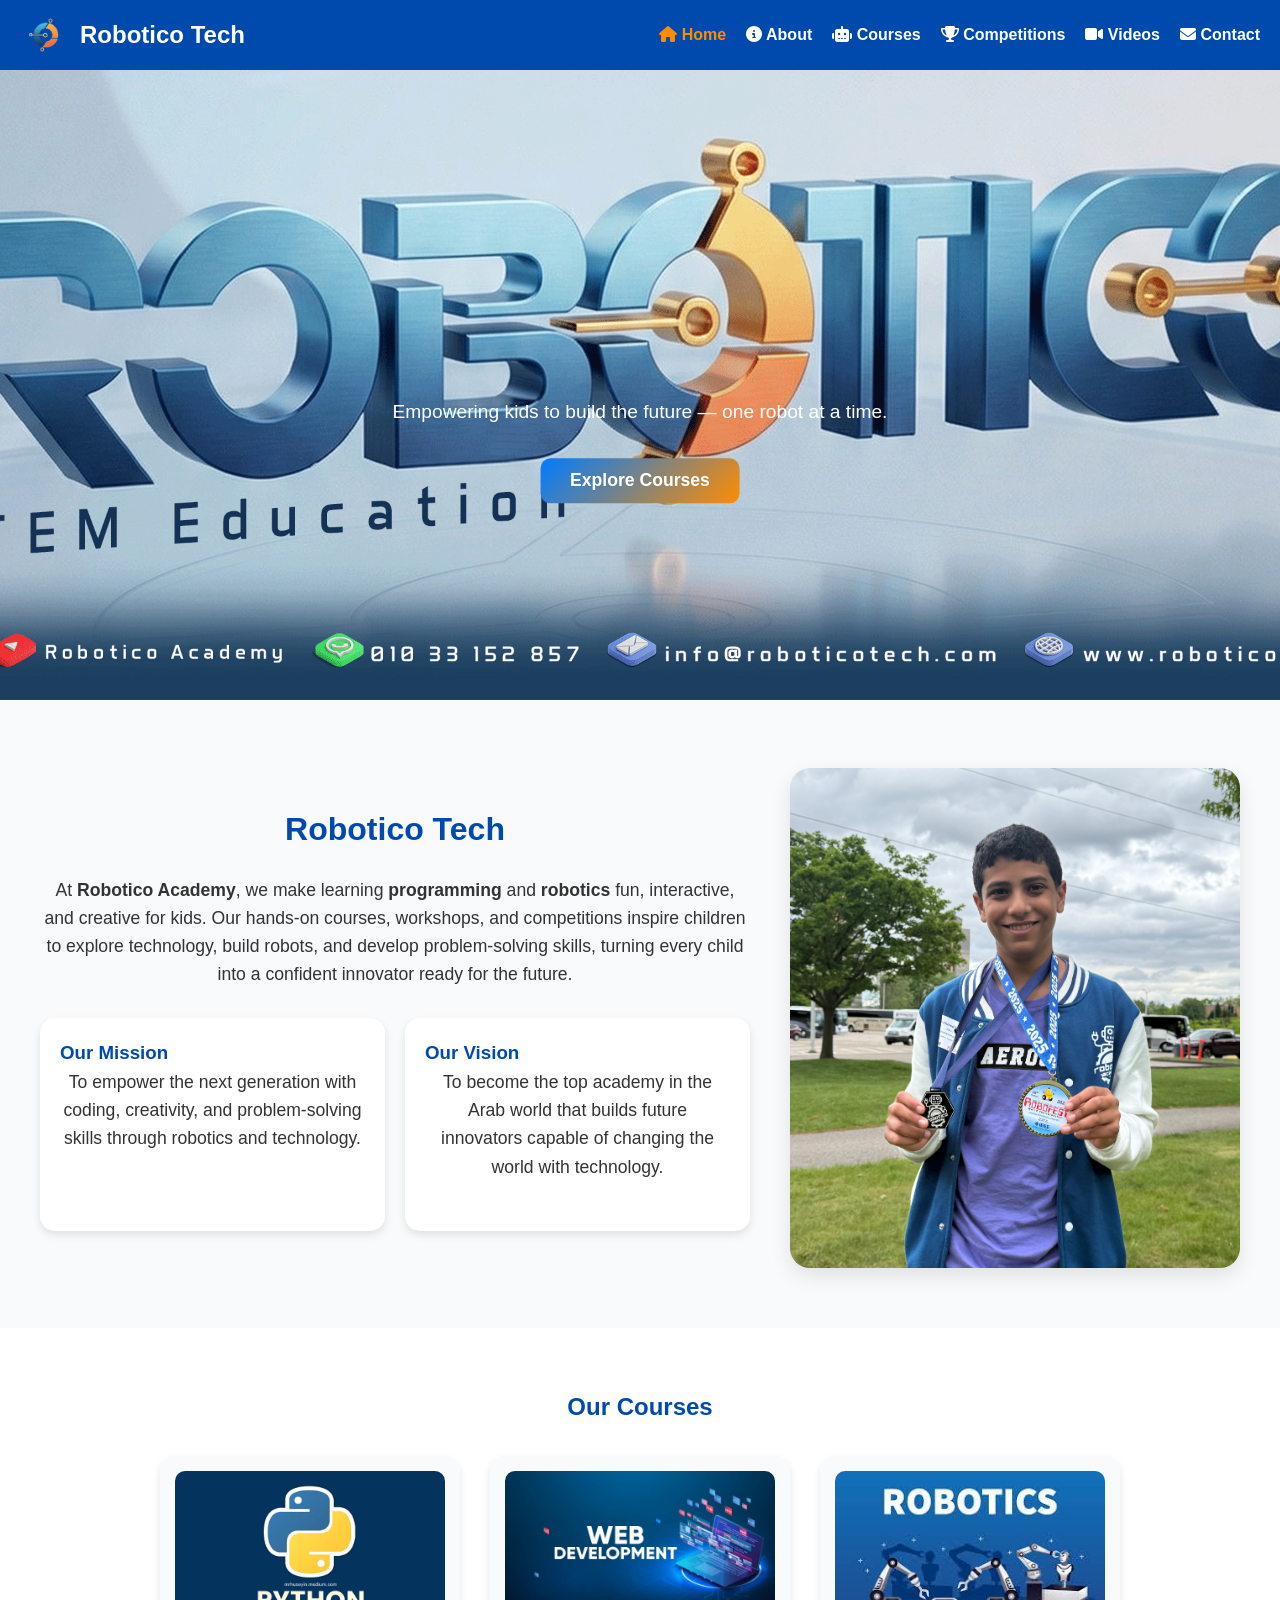
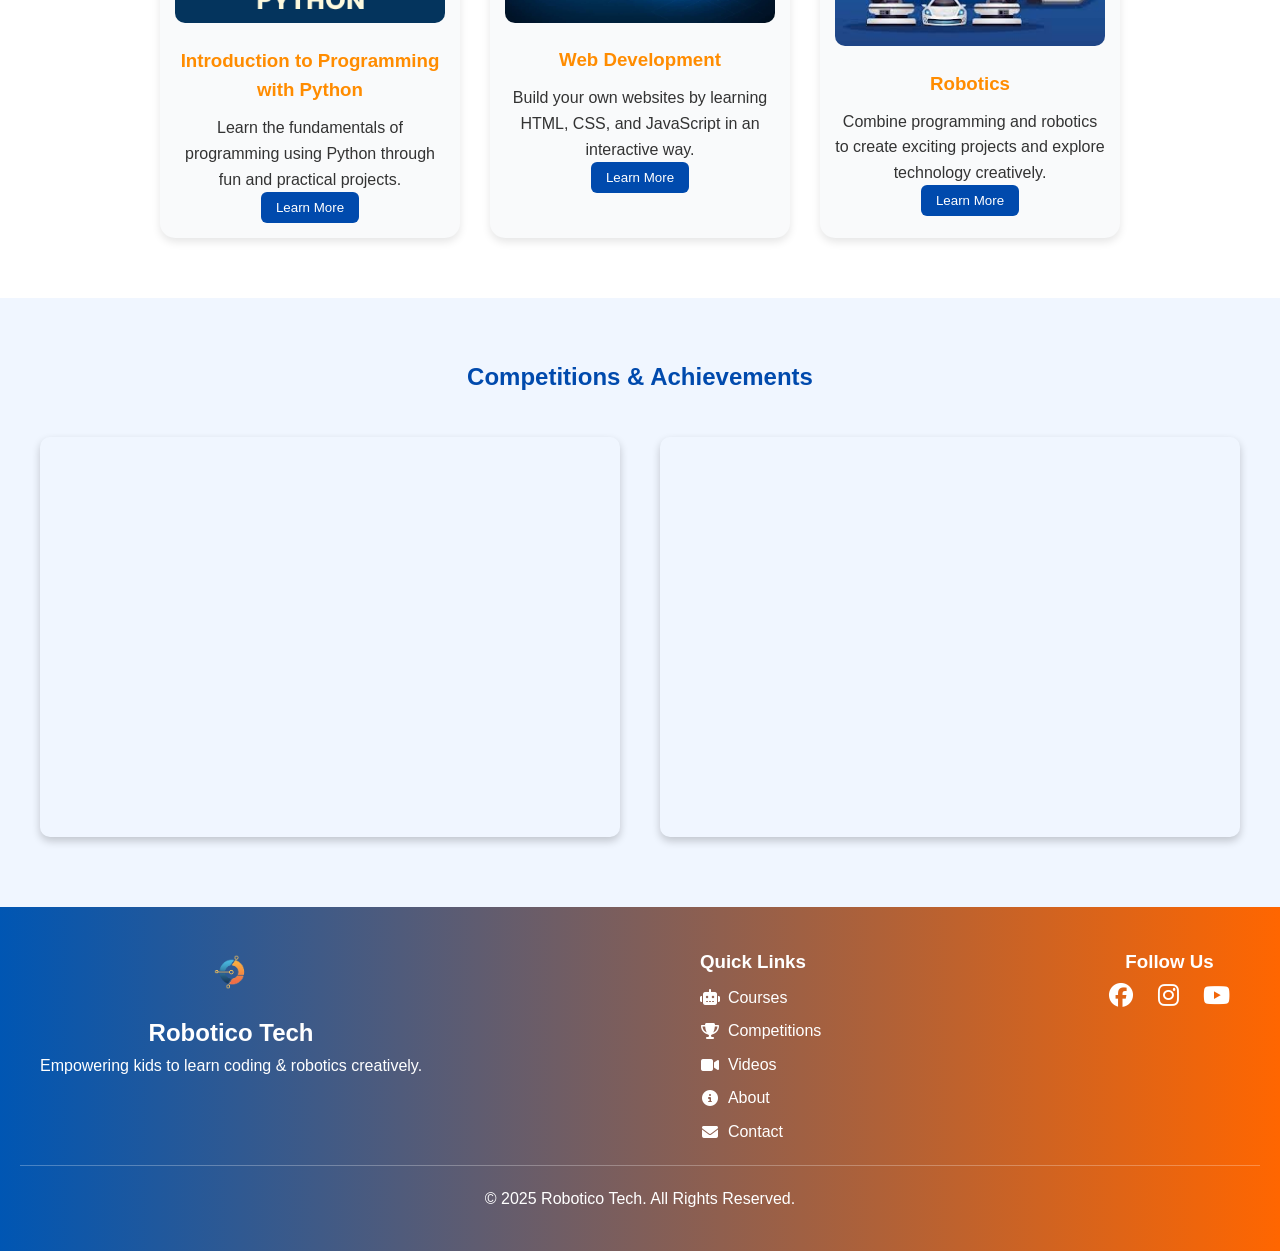
==== commit 359d6375: "Update index.html" ====
--- a/index.html
+++ b/index.html
@@ -38,7 +38,7 @@
 
   <!-- 🧡 Hero Section -->
   <section class="hero">
-    <img src="images/cover.png" alt="Robotico Academy cover" class="cover" />
+    <img src="images/Robotico-Facebook and Instagram cover.png" alt="Robotico Academy cover" class="cover" />
     <div class="hero-text">
      <br>
      <br>
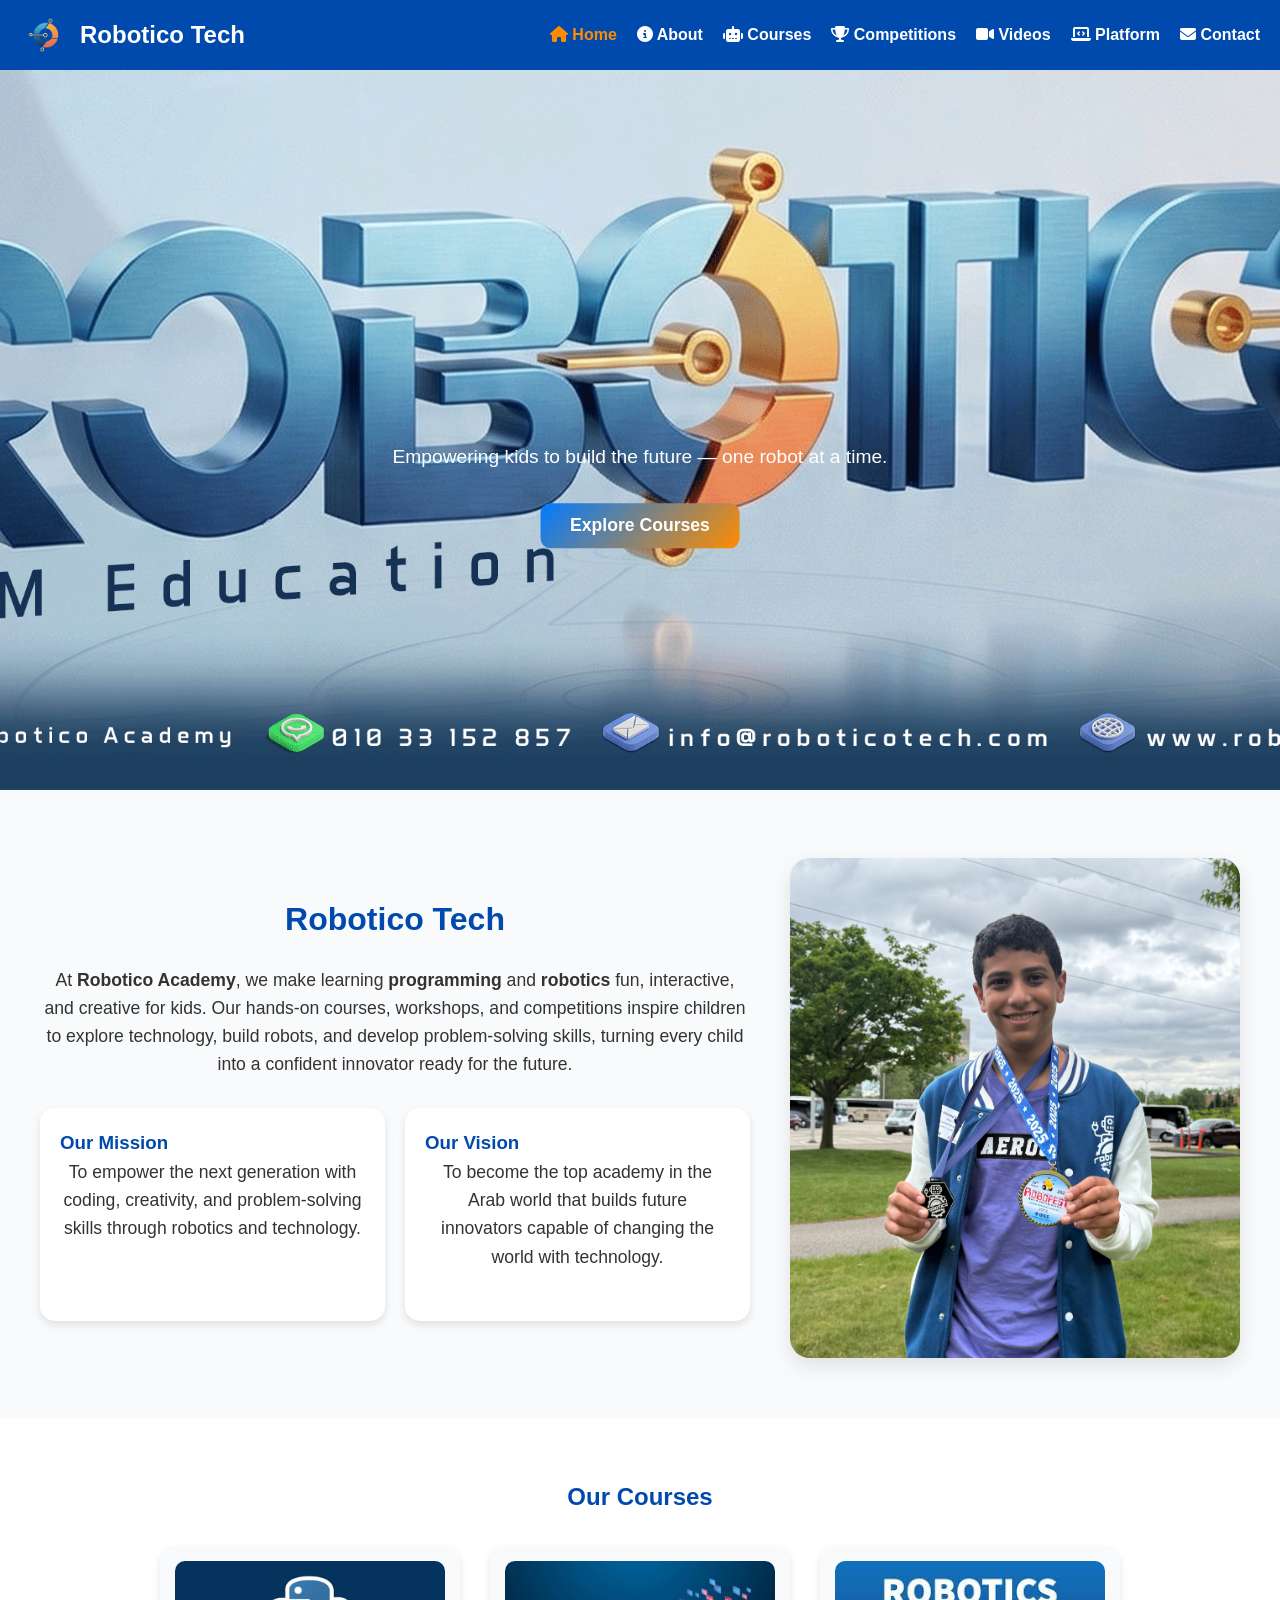
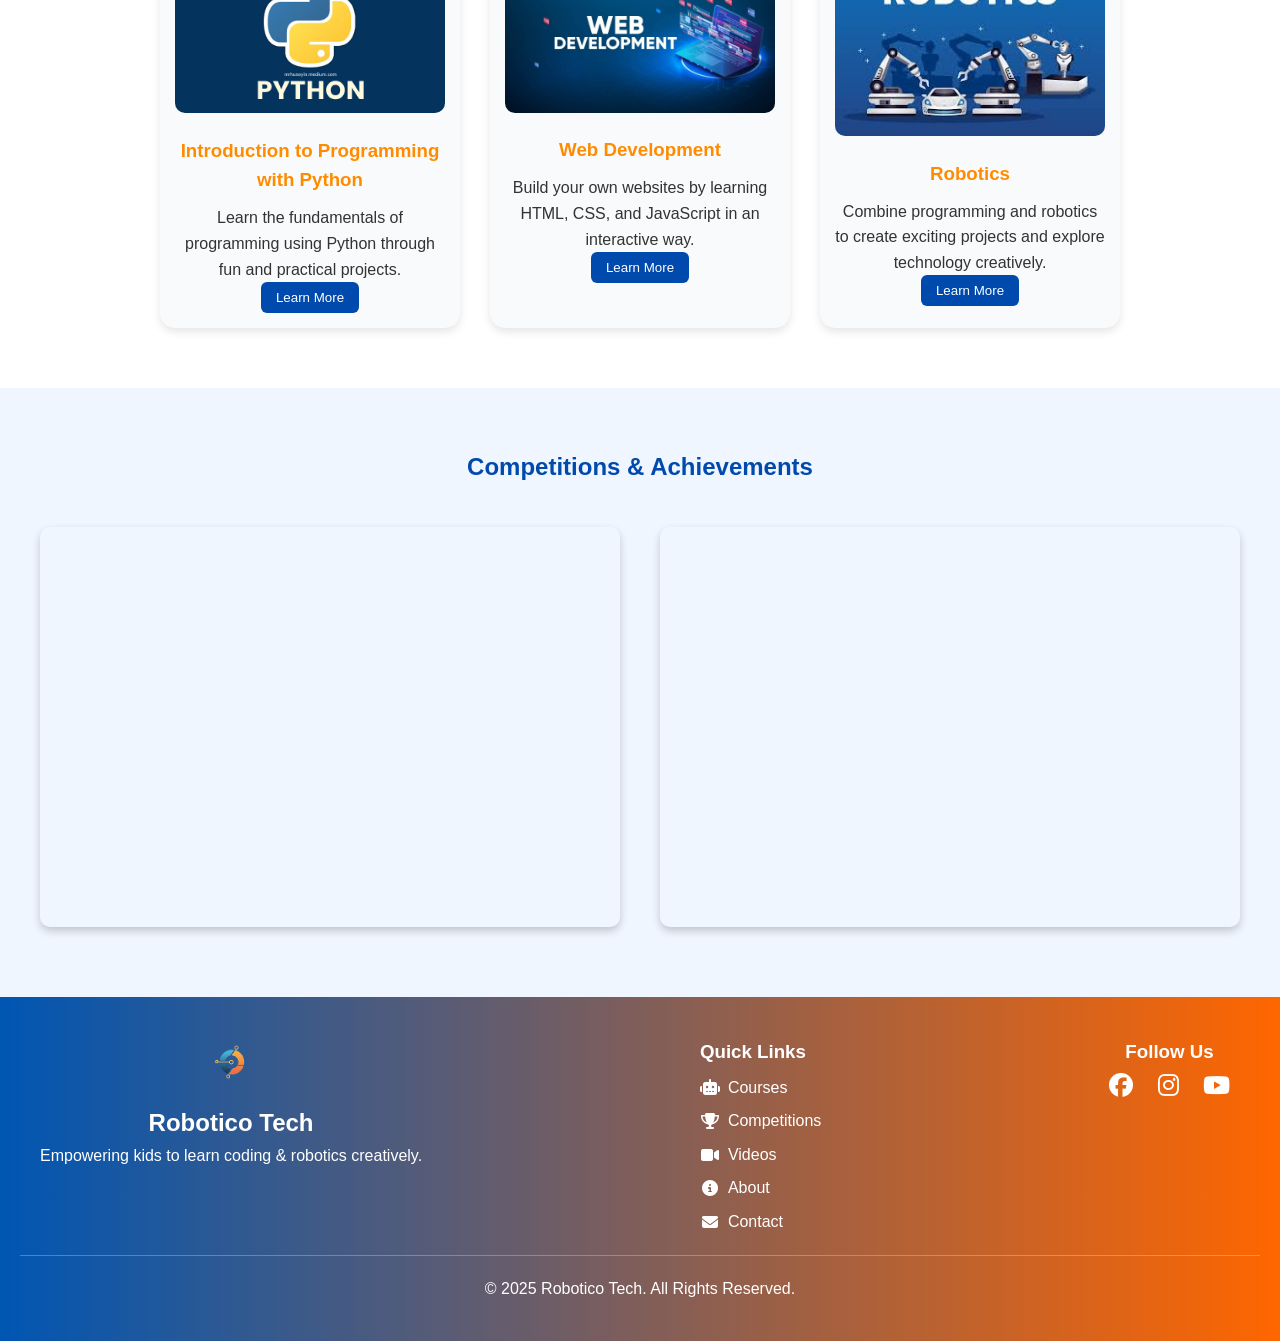
==== commit d24235c5: "Update index.html" ====
--- a/index.html
+++ b/index.html
@@ -29,6 +29,10 @@
         <li><a href="courses.html"><i class="fas fa-robot"></i><strong> Courses</strong></a></li>
         <li><a href="competitions.html"><i class="fas fa-trophy"></i><strong> Competitions</strong></a></li>
         <li><a href="videos.html"><i class="fas fa-video"></i><strong> Videos</strong></a></li>
+         <a href="platform/index.html">
+    <i class="fas fa-laptop-code"></i><strong> Platform</strong>
+  </a>
+</li>
         <li><a href="contact.html"><i class="fas fa-envelope"></i><strong> Contact</strong></a></li>
       </ul>
     </nav>
--- a/style.css
+++ b/style.css
@@ -82,7 +82,7 @@
 
 .hero .cover {
   width: 100%;
-  height: 70vh;
+  height: 80vh;
   object-fit: cover;
  
 }
